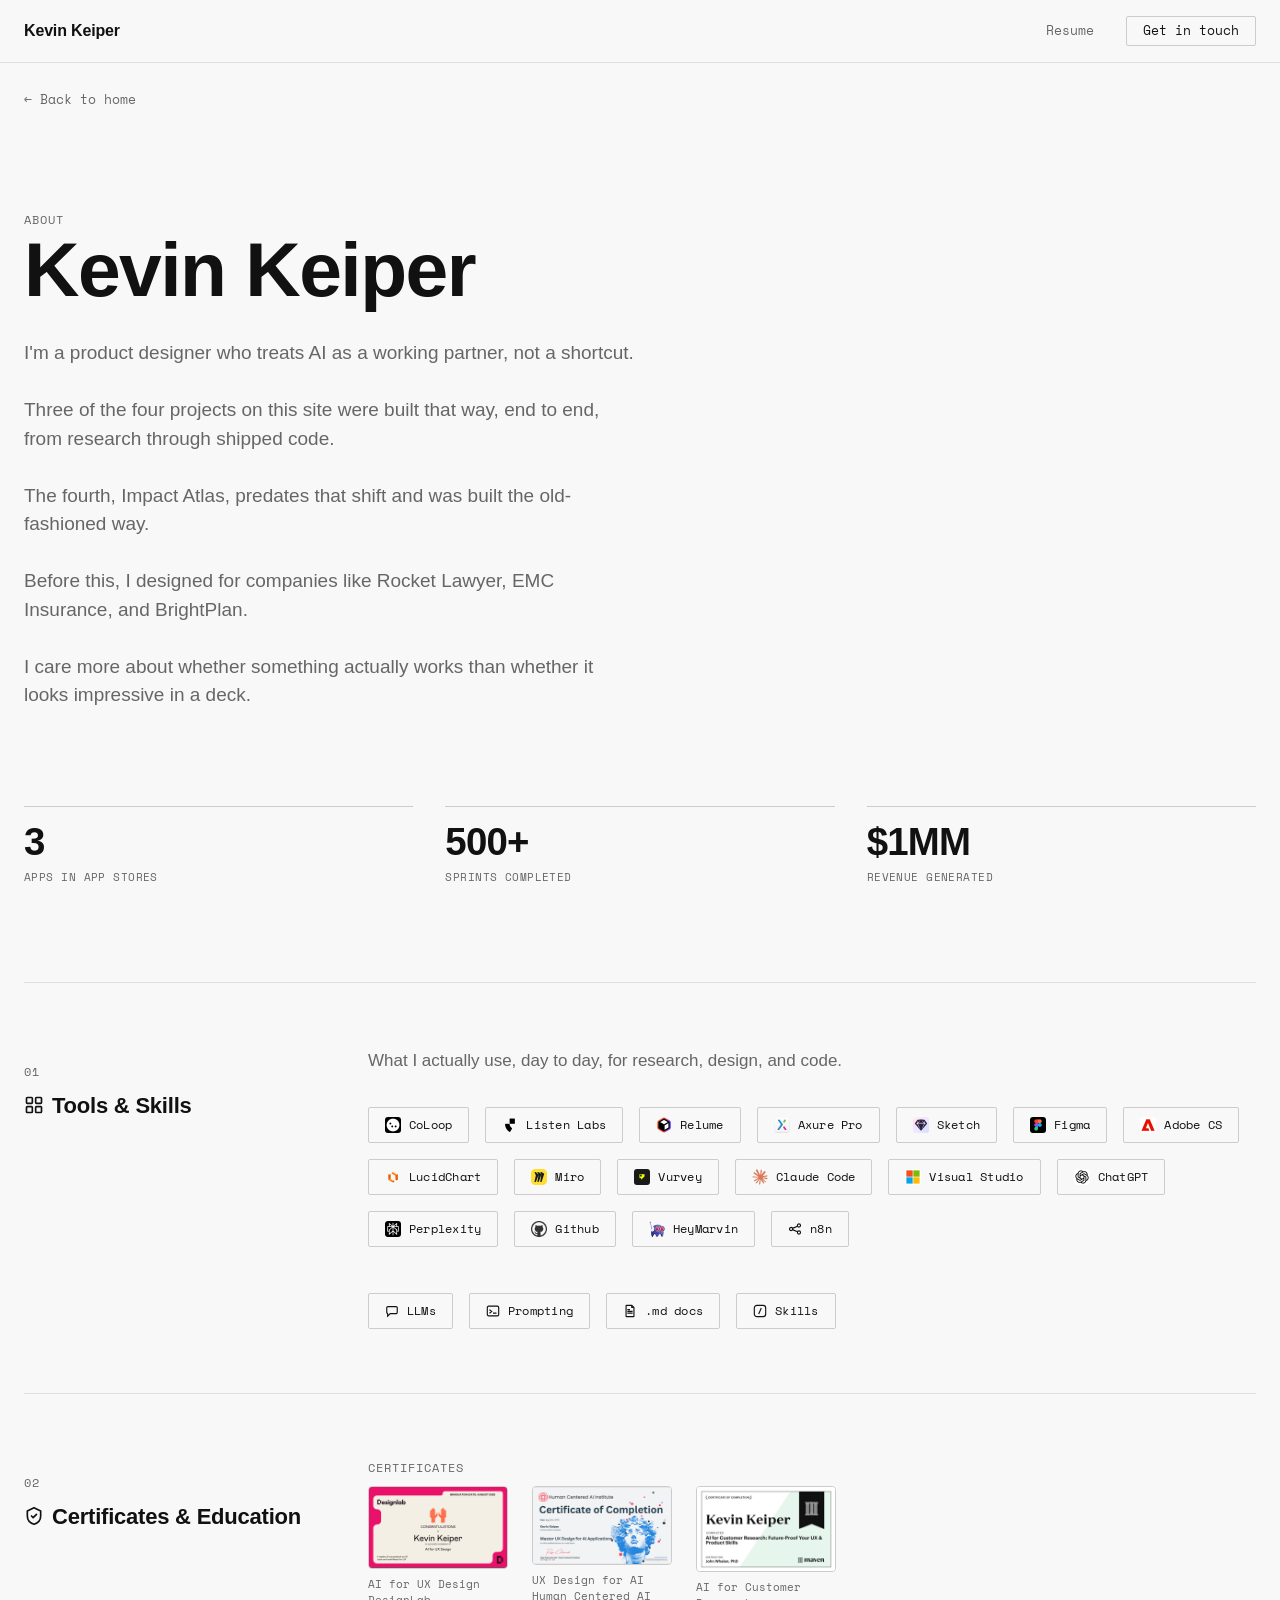
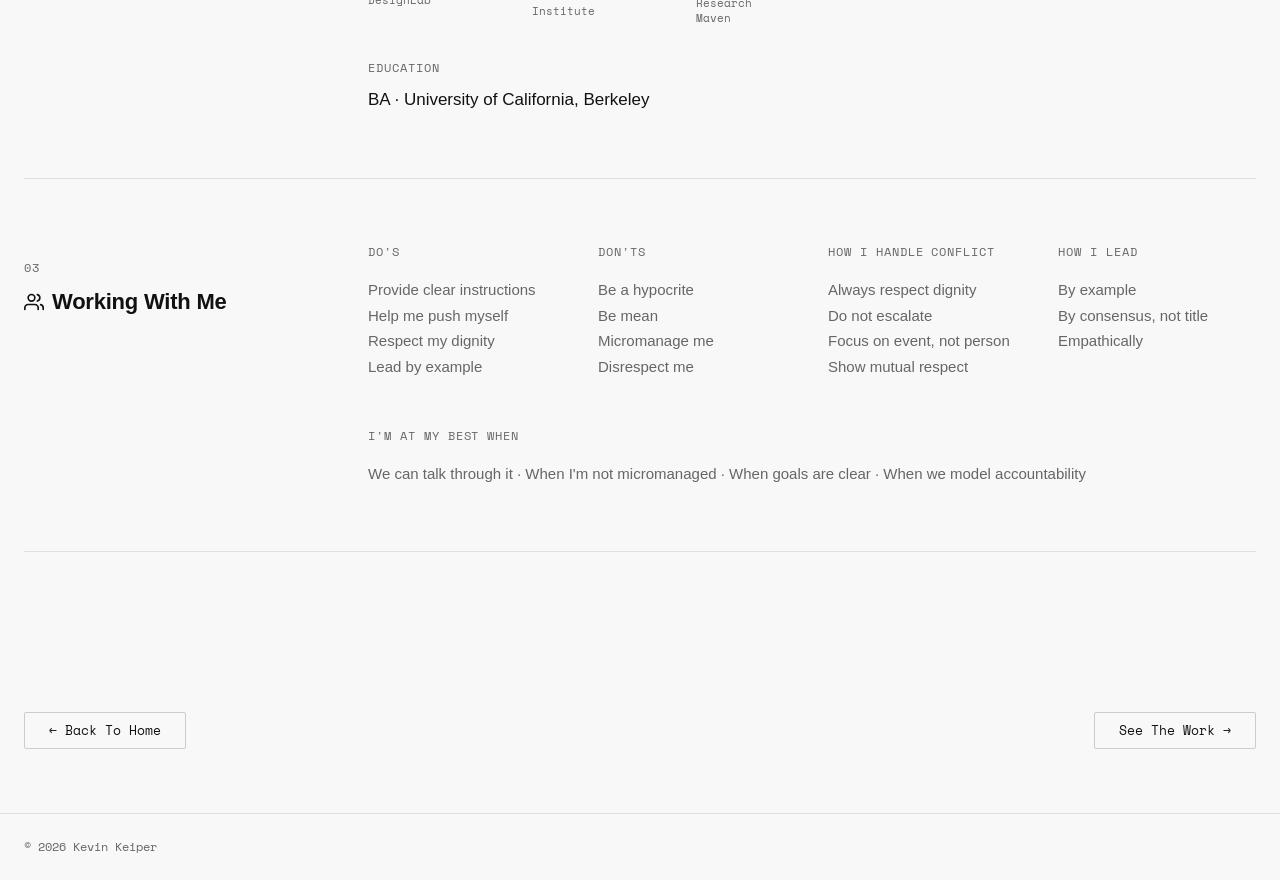
==== work/about/index.html @ b1c42902 "Fix 'back to work' feeling like an afterthought on case study pages Kevin's diagnosis: the site head" ====
<!DOCTYPE html>
<html lang="en">
<head>
<meta charset="UTF-8">
<meta name="viewport" content="width=device-width, initial-scale=1.0">
<title>About, Kevin Keiper</title>
<meta name="description" content="Product designer working with AI as a genuine collaborator: tools, credentials, and how I work with a team.">
<link rel="preconnect" href="https://api.fontshare.com">
<link href="https://api.fontshare.com/v2/css?f[]=general-sans@400,500,600,700&display=swap" rel="stylesheet">
<link href="https://fonts.googleapis.com/css2?family=Space+Mono:wght@400;700&display=swap" rel="stylesheet">
<link rel="stylesheet" href="../../css/styles.css">
</head>
<body>

<header class="site-header">
  <div class="wrap site-header__inner">
    <a href="../../index.html" class="site-header__name">Kevin Keiper</a>
    <div class="site-header__nav">
      <a href="../../assets/resume/Kevin-Keiper-Resume.pdf" class="site-header__link" target="_blank" rel="noopener">Resume</a>
      <a href="../../index.html#contact" class="site-header__cta">Get in touch</a>
    </div>
  </div>
</header>

<main>

  <div class="wrap" style="padding-top: var(--sp-4);">
    <a href="../../index.html" class="back-link">&larr; Back to home</a>
  </div>

  <section class="detail-hero">
    <div class="wrap">

      <div class="detail-hero-row">
        <div class="detail-hero-text">
          <span class="section-label detail-hero__eyebrow">About</span>
          <h1 class="detail-hero__title">Kevin Keiper</h1>
          <p class="detail-hero__desc">I'm a product designer who treats AI as a working partner, not a shortcut.<br><br>Three of the four projects on this site were built that way, end to end, from research through shipped code.<br><br>The fourth, Impact Atlas, predates that shift and was built the old-fashioned way.<br><br>Before this, I designed for companies like Rocket Lawyer, EMC Insurance, and BrightPlan.<br><br>I care more about whether something actually works than whether it looks impressive in a deck.</p>
        </div>
      </div>

      <div class="stat-grid">
        <div class="stat-tile">
          <div class="stat-tile__number">3</div>
          <div class="stat-tile__label">Apps in app stores</div>
        </div>
        <div class="stat-tile">
          <div class="stat-tile__number">500+</div>
          <div class="stat-tile__label">Sprints completed</div>
        </div>
        <div class="stat-tile">
          <div class="stat-tile__number">$1MM</div>
          <div class="stat-tile__label">Revenue generated</div>
        </div>
      </div>

    </div>
  </section>

  <div class="rail-wrap wrap">

    <section class="rail-row">
      <aside class="rail-item">
        <span class="section-label rail-item__index">01</span>
        <h2 class="detail-section__title"><svg class="rail-item__icon" viewBox="0 0 24 24" fill="none" stroke-width="2" stroke-linecap="round" stroke-linejoin="round"><rect x="3" y="3" width="7" height="7" rx="1"/><rect x="14" y="3" width="7" height="7" rx="1"/><rect x="3" y="14" width="7" height="7" rx="1"/><rect x="14" y="14" width="7" height="7" rx="1"/></svg>Tools & Skills</h2>
      </aside>
      <div class="rail-content">
        <div class="detail-section__body">
          <p>What I actually use, day to day, for research, design, and code.</p>
        </div>
        <ul class="tool-row" style="margin-top: var(--sp-5);">
          <li class="tool-badge"><img src="../../assets/tool-logos/favicon-coloop.png" alt="">CoLoop</li>
          <li class="tool-badge"><img src="../../assets/tool-logos/favicon-listenlabs.png" alt="">Listen Labs</li>
          <li class="tool-badge"><img src="../../assets/tool-logos/favicon-relume.png" alt="">Relume</li>
          <li class="tool-badge"><img src="../../assets/tool-logos/favicon-axurepro.png" alt="">Axure Pro</li>
          <li class="tool-badge"><img src="../../assets/tool-logos/favicon-sketch.png" alt="">Sketch</li>
          <li class="tool-badge"><img src="../../assets/tool-logos/favicon-figma.png" alt="">Figma</li>
          <li class="tool-badge"><img src="../../assets/tool-logos/favicon-adobecs.png" alt="">Adobe CS</li>
          <li class="tool-badge"><img src="../../assets/tool-logos/favicon-lucidchart.png" alt="">LucidChart</li>
          <li class="tool-badge"><img src="../../assets/tool-logos/favicon-miro.png" alt="">Miro</li>
          <li class="tool-badge"><img src="../../assets/tool-logos/favicon-vurvey.png" alt="">Vurvey</li>
          <li class="tool-badge"><img src="../../assets/tool-logos/favicon-claudecode.png" alt="">Claude Code</li>
          <li class="tool-badge"><img src="../../assets/tool-logos/favicon-visualstudio.png" alt="">Visual Studio</li>
          <li class="tool-badge"><img src="../../assets/tool-logos/favicon-chatgpt.png" alt="">ChatGPT</li>
          <li class="tool-badge"><img src="../../assets/tool-logos/favicon-perplexity.png" alt="">Perplexity</li>
          <li class="tool-badge"><img src="../../assets/tool-logos/favicon-github-circle.png" alt="">Github</li>
          <li class="tool-badge"><img src="../../assets/tool-logos/favicon-heymarvin.png" alt="">HeyMarvin</li>
          <li class="tool-badge">
            <svg viewBox="0 0 16 16" fill="none" stroke-width="1.3"><circle cx="3.5" cy="8" r="1.8"/><circle cx="12.5" cy="4" r="1.8"/><circle cx="12.5" cy="12" r="1.8"/><path d="M5.1 7.3 10.9 4.8M5.1 8.7 10.9 11.2"/></svg>
            n8n
          </li>
          <li style="flex-basis: 100%; height: 0; margin-top: 14px;" aria-hidden="true"></li>
          <li class="tool-badge">
            <svg viewBox="0 0 16 16" fill="none" stroke-width="1.3"><path d="M2 4.5a1.5 1.5 0 0 1 1.5-1.5h9A1.5 1.5 0 0 1 14 4.5v5A1.5 1.5 0 0 1 12.5 11H6l-3 3v-3H3.5A1.5 1.5 0 0 1 2 9.5v-5Z"/></svg>
            LLMs
          </li>
          <li class="tool-badge">
            <svg viewBox="0 0 16 16" fill="none" stroke-width="1.3"><rect x="1.5" y="2.5" width="13" height="11" rx="1.5"/><path d="M4 6.5 6.5 8.5 4 10.5M8 10.5h4"/></svg>
            Prompting
          </li>
          <li class="tool-badge">
            <svg viewBox="0 0 16 16" fill="none" stroke-width="1.3"><path d="M4 1.5h6l2.5 2.5v10a.5.5 0 0 1-.5.5h-8a.5.5 0 0 1-.5-.5v-12a.5.5 0 0 1 .5-.5Z"/><path d="M10 1.5v2.5h2.5"/><path d="M5 8.5h6M5 10.5h6M5 6.5h3"/></svg>
            .md docs
          </li>
          <li class="tool-badge">
            <svg viewBox="0 0 16 16" fill="none" stroke-width="1.3"><rect x="1.5" y="1.5" width="13" height="13" rx="3"/><path d="M9.5 4.5 6.5 11.5"/></svg>
            Skills
          </li>
        </ul>
      </div>
    </section>

    <section class="rail-row">
      <aside class="rail-item">
        <span class="section-label rail-item__index">02</span>
        <h2 class="detail-section__title"><svg class="rail-item__icon" viewBox="0 0 24 24" fill="none" stroke-width="2" stroke-linecap="round" stroke-linejoin="round"><path d="M12 2 4 6v6c0 5 3.5 8.5 8 10 4.5-1.5 8-5 8-10V6z"/><path d="m9 12 2 2 4-4"/></svg>Certificates &amp; Education</h2>
      </aside>
      <div class="rail-content">
        <div class="detail-section__body">
          <div style="margin-bottom: var(--sp-5);">
            <span class="section-label" style="display:block; margin-bottom: var(--sp-2);">Certificates</span>
            <ul class="cert-row">
              <li class="cert-badge">
                <a href="../../assets/certificates/AI for UX Design Certificate of Completion - Kevin Keiper.pdf" target="_blank" rel="noopener">
                  <img src="../../assets/certificates/thumb-ai-ux-design.png" alt="AI for UX Design certificate, DesignLab">
                  <span>AI for UX Design<br>DesignLab</span>
                </a>
              </li>
              <li class="cert-badge">
                <a href="../../assets/certificates/HCAI Cert - Kevin.pdf" target="_blank" rel="noopener">
                  <img src="../../assets/certificates/thumb-hcai.png" alt="Master UX Design for AI Applications certificate, Human Centered AI Institute">
                  <span>UX Design for AI<br>Human Centered AI Institute</span>
                </a>
              </li>
              <li class="cert-badge">
                <a href="../../assets/certificates/AI-for-Customer-Research_-Future-Proof-Your-UX-&-Product-Skills-Certificate (1) 1.png" target="_blank" rel="noopener">
                  <img src="../../assets/certificates/thumb-ai-customer-research.png" alt="AI for Customer Research certificate, Maven">
                  <span>AI for Customer Research<br>Maven</span>
                </a>
              </li>
            </ul>
          </div>
          <div>
            <span class="section-label" style="display:block; margin-bottom: var(--sp-2);">Education</span>
            <p style="color: var(--ink);">BA · University of California, Berkeley</p>
          </div>
        </div>
      </div>
    </section>

    <section class="rail-row">
      <aside class="rail-item">
        <span class="section-label rail-item__index">03</span>
        <h2 class="detail-section__title"><svg class="rail-item__icon" viewBox="0 0 24 24" fill="none" stroke-width="2" stroke-linecap="round" stroke-linejoin="round"><path d="M17 21v-2a4 4 0 0 0-4-4H5a4 4 0 0 0-4 4v2"/><circle cx="9" cy="7" r="4"/><path d="M23 21v-2a4 4 0 0 0-3-3.87"/><path d="M16 3.13a4 4 0 0 1 0 7.75"/></svg>Working With Me</h2>
      </aside>
      <div class="rail-content">
        <div class="detail-gallery detail-gallery--4up" style="align-items: start; margin-top: 0;">
          <div>
            <span class="section-label" style="display:block; margin-bottom: var(--sp-3);">Do's</span>
            <p style="color: var(--muted); font-size: 0.9375rem; line-height: 1.7;">Provide clear instructions<br>Help me push myself<br>Respect my dignity<br>Lead by example</p>
          </div>
          <div>
            <span class="section-label" style="display:block; margin-bottom: var(--sp-3);">Don'ts</span>
            <p style="color: var(--muted); font-size: 0.9375rem; line-height: 1.7;">Be a hypocrite<br>Be mean<br>Micromanage me<br>Disrespect me</p>
          </div>
          <div>
            <span class="section-label" style="display:block; margin-bottom: var(--sp-3);">How I handle conflict</span>
            <p style="color: var(--muted); font-size: 0.9375rem; line-height: 1.7;">Always respect dignity<br>Do not escalate<br>Focus on event, not person<br>Show mutual respect</p>
          </div>
          <div>
            <span class="section-label" style="display:block; margin-bottom: var(--sp-3);">How I Lead</span>
            <p style="color: var(--muted); font-size: 0.9375rem; line-height: 1.7;">By example<br>By consensus, not title<br>Empathically</p>
          </div>
        </div>

        <div style="margin-top: var(--sp-6);">
          <span class="section-label" style="display:block; margin-bottom: var(--sp-3);">I'm At My Best When</span>
          <p style="color: var(--muted); font-size: 0.9375rem; line-height: 1.7;">We can talk through it &middot; When I'm not micromanaged &middot; When goals are clear &middot; When we model accountability</p>
        </div>
      </div>
    </section>

  </div>

  <nav class="detail-nav wrap">
    <a href="../../index.html">&larr; Back To Home</a>
    <a href="../../index.html#work">See The Work &rarr;</a>
  </nav>

</main>

<footer class="site-footer">
  <div class="wrap">
    <p>&copy; 2026 Kevin Keiper</p>
  </div>
</footer>

<script src="../../js/main.js"></script>
</body>
</html>
---- css/styles.css ----
/* ==========================================================================
   kevinkeiper.com 4.0 — tokens from design-system.md
   ========================================================================== */
:root {
  --ink: #111111;
  --paper: #F8F8F8;
  --muted: #666666;
  --line: #E0E0E0;
  --line-strong: #CCCCCC;

  --font-sans: 'General Sans', -apple-system, BlinkMacSystemFont, sans-serif;
  --font-mono: 'Space Mono', 'SF Mono', monospace;

  --sp-1: 4px;
  --sp-2: 8px;
  --sp-3: 16px;
  --sp-4: 24px;
  --sp-5: 32px;
  --sp-6: 48px;
  --sp-7: 64px;
  --sp-8: 96px;
  --sp-9: 144px;

  --radius: 4px;
  --radius-sm: 2px;
  --shadow-hover: 0 4px 16px rgba(0, 0, 0, 0.08);

  /* Shared text/gallery measure on detail pages, so paragraph and
     gallery block edges align */
  --content-measure: 46rem;

  /* Short "tick" divider width — used everywhere except header/footer,
     which keep full-width hairlines */
  --divider-w: 64px;
}

*, *::before, *::after { box-sizing: border-box; }
html { -webkit-text-size-adjust: 100%; }
body {
  margin: 0;
  background: var(--paper);
  color: var(--ink);
  font-family: var(--font-sans);
  font-size: 16px;
  line-height: 1.5;
  -webkit-font-smoothing: antialiased;
}
img { max-width: 100%; height: auto; display: block; }
a { color: inherit; text-decoration: none; }
ul { list-style: none; margin: 0; padding: 0; }
h1, h2, h3, p, figure { margin: 0; }
h1, h2, h3 { text-wrap: balance; }
p { text-wrap: pretty; }
button, input, textarea { font-family: inherit; font-size: inherit; }

.wrap {
  max-width: 1400px;
  margin-inline: auto;
  padding-inline: var(--sp-4);
}

.section-label {
  font-family: var(--font-mono);
  font-size: 12px;
  letter-spacing: 0.08em;
  text-transform: uppercase;
  color: var(--muted);
}

/* ==========================================================================
   Header
   ========================================================================== */
.site-header {
  border-bottom: 1px solid var(--line);
  position: sticky;
  top: 0;
  background: var(--paper);
  z-index: 10;
}
.site-header__inner {
  display: flex;
  justify-content: space-between;
  align-items: center;
  padding-block: var(--sp-3);
}
.site-header__name {
  font-weight: 700;
  letter-spacing: -0.01em;
}
.site-header__nav {
  display: flex;
  align-items: center;
  gap: var(--sp-5);
}
.site-header__link {
  font-family: var(--font-mono);
  font-size: 13px;
  color: var(--muted);
  transition: color 0.15s ease;
}
.site-header__link:hover {
  color: var(--ink);
}
.site-header__cta {
  font-family: var(--font-mono);
  font-size: 13px;
  border: 1px solid var(--line-strong);
  border-radius: var(--radius-sm);
  padding: var(--sp-1) var(--sp-3);
  transition: border-color 0.15s ease, background 0.15s ease;
}
.site-header__cta:hover {
  border-color: var(--ink);
  background: var(--ink);
  color: var(--paper);
}

/* ==========================================================================
   Hero — oversized, marquee eyebrow, huge type
   ========================================================================== */
.hero {
  padding-top: var(--sp-8);
}
.hero > .wrap {
  position: relative;
  padding-bottom: var(--sp-8);
}
.hero > .wrap::after {
  content: '';
  position: absolute;
  bottom: 0;
  left: var(--sp-4);
  right: var(--sp-4);
  height: 0;
  border-top: 1px solid var(--line);
}
.hero__marquee {
  overflow: hidden;
  border-top: 1px solid var(--line);
  border-bottom: 1px solid var(--line);
  padding-block: var(--sp-3);
  margin-bottom: var(--sp-8);
}
.hero__marquee-track {
  display: flex;
  width: max-content;
  animation: marquee 28s linear infinite;
}
.hero__marquee-track span {
  font-family: var(--font-mono);
  font-size: 13px;
  letter-spacing: 0.08em;
  text-transform: uppercase;
  color: var(--muted);
  padding-inline: var(--sp-4);
  white-space: nowrap;
}
.hero__marquee-track span::after {
  content: '/';
  margin-left: var(--sp-4);
  color: var(--line-strong);
}
@keyframes marquee {
  from { transform: translateX(0); }
  to { transform: translateX(-50%); }
}
@media (prefers-reduced-motion: reduce) {
  .hero__marquee-track { animation: none; }
}

.hero__headline {
  font-size: clamp(3rem, 9vw, 8rem);
  font-weight: 700;
  letter-spacing: -0.03em;
  line-height: 0.95;
  margin-bottom: var(--sp-6);
  max-width: 20ch;
}
.hero__headline em {
  font-style: normal;
  color: var(--muted);
}
.hero__meta {
  display: flex;
  gap: var(--sp-9);
  flex-wrap: wrap;
  border-top: 1px solid var(--line);
  padding-top: var(--sp-5);
}
.hero__meta-item {
  max-width: 43ch;
}
.hero__meta-item .section-label {
  display: block;
  margin-bottom: var(--sp-2);
}
.hero__meta-item p {
  font-size: 1.0625rem;
  color: var(--muted);
}

/* ==========================================================================
   Case studies — full-width alternating rows, numbered, asymmetric
   ========================================================================== */
.case-studies {
  padding-block: calc(var(--sp-8) - 40px) var(--sp-8);
  scroll-margin-top: 57px;
}
.case-studies > .wrap > .section-label {
  display: block;
  margin-bottom: var(--sp-6);
}

.case-row {
  display: grid;
  grid-template-columns: 0.9fr 1.1fr;
  gap: var(--sp-7);
  align-items: center;
  padding-block: var(--sp-8);
  border-top: 1px solid var(--line);
  opacity: 0;
  transform: translateY(32px);
  transition: opacity 0.7s cubic-bezier(0.16,1,0.3,1), transform 0.7s cubic-bezier(0.16,1,0.3,1);
}
.case-row.is-visible { opacity: 1; transform: translateY(0); }
.case-row:first-of-type { border-top: none; }
.case-row:last-child { border-bottom: 1px solid var(--line); }
.case-row--reverse { grid-template-columns: 1.1fr 0.9fr; }
.case-row--reverse .case-row__media { order: 2; }
.case-row--reverse .case-row__body { order: 1; }

.case-row__index {
  font-family: var(--font-mono);
  font-size: 13px;
  color: var(--line-strong);
  display: block;
  margin-bottom: var(--sp-3);
}

.case-row__media {
  display: block;
  border-radius: var(--radius);
  overflow: hidden;
  border: 1px solid var(--line-strong);
  background: #F6F6F6;
  transition: box-shadow 0.25s ease, transform 0.25s ease;
}
.case-row__media:hover {
  box-shadow: var(--shadow-hover);
}
.case-row__media img {
  width: 100%;
  height: auto;
  transition: transform 0.5s cubic-bezier(0.16,1,0.3,1);
}
.case-row__media:hover img {
  transform: scale(1.03);
}

.case-row__title {
  font-size: clamp(1.75rem, 3.5vw, 3rem);
  font-weight: 700;
  letter-spacing: -0.02em;
  line-height: 1.05;
  margin-bottom: var(--sp-4);
}
.case-row__desc {
  color: var(--muted);
  font-size: 1.125rem;
  line-height: 1.6;
  max-width: 48ch;
  margin-bottom: var(--sp-5);
}

/* Doc quote — a real excerpt from one of the project's own .md files */
.doc-quote {
  max-width: var(--content-measure);
  margin-top: var(--sp-5);
  border-left: 2px solid var(--line-strong);
  padding-left: var(--sp-4);
}
.doc-quote__file {
  display: block;
  font-family: var(--font-mono);
  font-size: 12px;
  color: var(--muted);
  margin-bottom: var(--sp-2);
}
.doc-quote__text {
  font-family: var(--font-mono);
  font-size: 0.9375rem;
  line-height: 1.6;
  color: var(--ink);
}

/* Example exchange — real prompt/outcome pairs, used sparingly */
.exchange-grid {
  display: grid;
  grid-template-columns: repeat(2, 1fr);
  gap: var(--sp-5);
  margin-top: var(--sp-6);
  max-width: var(--content-measure);
}
.exchange {
  border: 1px solid var(--line);
  border-radius: var(--radius);
  padding: var(--sp-4);
}
.exchange__prompt {
  font-family: var(--font-mono);
  font-size: 0.875rem;
  line-height: 1.6;
  color: var(--ink);
  padding-left: var(--sp-3);
  border-left: 2px solid var(--line-strong);
  margin-bottom: var(--sp-3);
}
.exchange__prompt::before {
  content: '"';
}
.exchange__prompt::after {
  content: '"';
}
.exchange__result {
  font-size: 0.9375rem;
  color: var(--muted);
  line-height: 1.55;
}
.exchange__result strong {
  color: var(--ink);
  font-weight: 600;
}
@media (max-width: 767px) {
  .exchange-grid { grid-template-columns: 1fr; }
}

.tag-row {
  display: flex;
  flex-wrap: wrap;
  gap: var(--sp-2);
}
.tag {
  font-family: var(--font-mono);
  font-size: 11px;
  letter-spacing: 0.03em;
  text-transform: uppercase;
  color: var(--ink);
  border: 1px solid var(--line-strong);
  border-radius: var(--radius-sm);
  padding: var(--sp-1) var(--sp-2);
}

/* ==========================================================================
   Contact — one bold statement
   ========================================================================== */
.contact {
  padding-block: var(--sp-8);
}
.contact__grid {
  display: grid;
  grid-template-columns: 1.2fr 1fr;
  gap: var(--sp-7);
  align-items: start;
}
.contact__headline {
  font-size: clamp(2rem, 5vw, 4rem);
  font-weight: 700;
  letter-spacing: -0.02em;
  line-height: 1.05;
  max-width: 16ch;
}

.contact-form {
  max-width: 480px;
}
.field { margin-bottom: var(--sp-4); }
.field label {
  display: block;
  font-family: var(--font-mono);
  font-size: 12px;
  letter-spacing: 0.04em;
  text-transform: uppercase;
  color: var(--muted);
  margin-bottom: var(--sp-2);
}
.field input,
.field textarea {
  width: 100%;
  border: 1px solid var(--line-strong);
  border-radius: var(--radius-sm);
  padding: var(--sp-2) var(--sp-3);
  color: var(--ink);
  background: var(--paper);
  transition: border-color 0.15s ease;
}
.field input:focus,
.field textarea:focus {
  outline: none;
  border-color: var(--ink);
}
.field textarea { resize: vertical; }

.btn {
  font-family: var(--font-mono);
  font-size: 13px;
  letter-spacing: 0.04em;
  text-transform: uppercase;
  background: var(--ink);
  color: var(--paper);
  border: 1px solid var(--ink);
  border-radius: var(--radius-sm);
  padding: var(--sp-3) var(--sp-5);
  cursor: pointer;
  transition: opacity 0.15s ease;
}
.btn:hover { opacity: 0.8; }

.form-status {
  font-family: var(--font-mono);
  font-size: 13px;
  color: var(--muted);
  margin-top: var(--sp-3);
  min-height: 1.2em;
}

/* ==========================================================================
   Footer
   ========================================================================== */
.site-footer {
  border-top: 1px solid var(--line);
  padding-block: var(--sp-4);
}
.site-footer p {
  font-family: var(--font-mono);
  font-size: 12px;
  color: var(--muted);
}

/* ==========================================================================
   Case study detail pages
   ========================================================================== */
.back-link {
  font-family: var(--font-mono);
  font-size: 13px;
  color: var(--muted);
  display: inline-flex;
  align-items: center;
  gap: var(--sp-2);
  transition: color 0.15s ease;
}
.back-link:hover { color: var(--ink); }

.detail-hero {
  padding-block: var(--sp-8) var(--sp-6);
}
.detail-hero__eyebrow {
  margin-bottom: var(--sp-3);
}
.detail-hero__title {
  font-size: clamp(2.5rem, 6vw, 5rem);
  font-weight: 700;
  letter-spacing: -0.02em;
  line-height: 1;
  margin-bottom: var(--sp-5);
  max-width: 20ch;
}
.detail-hero__desc {
  font-size: 1.1875rem;
  color: var(--muted);
  max-width: 60ch;
  margin-bottom: var(--sp-6);
}
.detail-hero__meta {
  display: flex;
  flex-wrap: wrap;
  gap: var(--sp-7);
  border-top: 1px solid var(--line);
  padding-top: var(--sp-5);
}
.detail-hero__meta-item .section-label {
  display: block;
  margin-bottom: var(--sp-2);
}
.detail-hero__meta-item p {
  font-size: 1rem;
}
.detail-hero__meta-item p.is-placeholder {
  color: var(--line-strong);
  font-style: italic;
}

.detail-hero-row {
  display: grid;
  grid-template-columns: 1.1fr 1fr;
  gap: var(--sp-7);
  align-items: start;
  margin-bottom: var(--sp-6);
}

.detail-lead-image {
  display: block;
  border: 1px solid var(--line);
  border-radius: var(--radius);
  overflow: hidden;
  background: #F6F6F6;
}
.detail-lead-image img {
  width: 100%;
  height: auto;
}
.detail-lead-image--crop {
  background: #fff;
}
.detail-lead-image--crop img {
  height: 405px;
  object-position: left 5px;
  object-fit: cover;
}

@media (max-width: 900px) {
  .detail-hero-row { grid-template-columns: 1fr; }
}

.detail-section {
  padding-block: var(--sp-8);
  border-bottom: 1px solid var(--line);
  opacity: 0;
  transform: translateY(24px);
  transition: opacity 0.7s cubic-bezier(0.16,1,0.3,1), transform 0.7s cubic-bezier(0.16,1,0.3,1);
}
.detail-section.is-visible { opacity: 1; transform: translateY(0); }
.detail-section:last-of-type { border-bottom: none; }

.detail-section__title {
  font-size: clamp(1.5rem, 3vw, 2.25rem);
  font-weight: 700;
  letter-spacing: -0.01em;
  max-width: 24ch;
  margin-bottom: var(--sp-5);
}
.detail-section__row {
  display: grid;
  grid-template-columns: 1fr 1fr;
  gap: var(--sp-8);
  align-items: start;
}
@media (max-width: 767px) {
  .detail-section__row { grid-template-columns: 1fr; }
}

/* Centered feature — for the rare centerpiece artifact that earns
   more visual weight than the standard left/right row. Use sparingly. */
.detail-section--centered .wrap {
  text-align: center;
}
.detail-section--centered .detail-section__title {
  max-width: none;
  margin-inline: auto;
}
.detail-section--centered .detail-section__body {
  max-width: var(--content-measure);
  margin-inline: auto;
}
.detail-section--centered .detail-lead-image,
.detail-section--centered .detail-section__feature {
  margin-top: var(--sp-6);
  text-align: left;
}

.detail-section__body {
  font-size: 1.0625rem;
  color: var(--muted);
  line-height: 1.65;
  max-width: var(--content-measure);
}
.detail-section__body p + p { margin-top: var(--sp-4); }
.detail-section__body p.is-placeholder {
  color: var(--line-strong);
  font-style: italic;
}

.detail-gallery {
  display: grid;
  grid-template-columns: repeat(2, 1fr);
  align-items: start;
  gap: var(--sp-5);
  margin-top: var(--sp-6);
}
.detail-gallery--masonry {
  display: block;
  column-count: 2;
  column-gap: var(--sp-5);
}
.detail-gallery--masonry .detail-gallery__item {
  break-inside: avoid;
  margin-bottom: var(--sp-5);
}
.detail-gallery--4up {
  grid-template-columns: repeat(4, 1fr);
}
@media (max-width: 900px) {
  .detail-gallery--masonry { column-count: 1; }
  .detail-gallery--4up { grid-template-columns: repeat(2, 1fr); }
}
@media (max-width: 560px) {
  .detail-gallery--4up { grid-template-columns: 1fr; }
}

/* Single supporting image beside a paragraph (Problem/Hypothesis-style):
   width matches the paragraph's own measure, not the leftover column
   space — bigger images don't get to just fill whatever room is left. */
.detail-section__row .detail-lead-image,
.rail-content > div > .detail-lead-image {
  max-width: var(--content-measure);
}

/* Multi-up galleries (2-col grid or masonry) inside a rail section must
   stay within the paragraph's own measure too — same reasoning as the
   single-image rule above. --4up is exempt: it intentionally runs wider
   than the text column. */
.rail-content .detail-gallery:not(.detail-gallery--4up) {
  max-width: var(--content-measure);
}

/* ==========================================================================
   Sticky rail layout — left rail (title/context) stays pinned while the
   right column's content for that section scrolls past. Each .rail-row
   pairs one rail-item with its own rail-content; the sticky item is
   scoped to its own row, so the next row's item takes over naturally
   once its row starts.
   ========================================================================== */
.rail-wrap {
  padding-block: var(--sp-6) var(--sp-8);
}
.rail-row {
  display: grid;
  grid-template-columns: 280px 1fr;
  gap: var(--sp-7);
  padding-block: var(--sp-7);
  border-top: 1px solid var(--line);
}
.rail-row:last-child {
  border-bottom: 1px solid var(--line);
}
.rail-item {
  align-self: start;
  position: sticky;
  top: 57px; /* site-header's rendered height, so the index number sits flush under it, not the title */
  padding-top: var(--sp-3);
}
.rail-item__index {
  display: block;
  margin-bottom: var(--sp-2);
}
.rail-item .detail-section__title {
  font-size: 1.375rem;
  max-width: none;
  margin-bottom: 0;
  display: flex;
  align-items: center;
  gap: var(--sp-2);
}
.rail-item__icon {
  width: 20px;
  height: 20px;
  flex-shrink: 0;
  stroke: var(--ink);
}
.rail-content .detail-section__body {
  max-width: var(--content-measure);
}
.rail-content .detail-gallery {
  margin-top: var(--sp-6);
}
@media (max-width: 900px) {
  .rail-row { grid-template-columns: 1fr; gap: var(--sp-4); }
  .rail-item { position: static; }
}

/* ==========================================================================
   Lightbox — click any gallery/lead image (not ones already wrapped in
   a link, e.g. a PDF link) to view it enlarged.
   ========================================================================== */
.detail-gallery__item img:not(a img),
.detail-lead-image img {
  cursor: zoom-in;
}
.lightbox-overlay {
  position: fixed;
  inset: 0;
  background: rgba(17, 17, 17, 0.92);
  display: flex;
  align-items: center;
  justify-content: center;
  padding: var(--sp-6);
  z-index: 100;
  opacity: 0;
  pointer-events: none;
  transition: opacity 0.2s ease;
}
.lightbox-overlay.is-open {
  opacity: 1;
  pointer-events: auto;
}
.lightbox-frame {
  display: flex;
  flex-direction: column;
  align-items: center;
  max-width: 90vw;
  max-height: 90vh;
}
.lightbox-overlay img {
  max-width: 90vw;
  max-height: 82vh;
  width: auto;
  height: auto;
  border-radius: var(--radius);
  box-shadow: 0 20px 60px rgba(0, 0, 0, 0.4);
  cursor: zoom-out;
}
.lightbox-caption {
  font-family: var(--font-mono);
  font-size: 13px;
  color: rgba(255, 255, 255, 0.75);
  text-align: center;
  max-width: 60ch;
  margin-top: var(--sp-4);
}
.lightbox-close {
  position: absolute;
  top: var(--sp-4);
  right: var(--sp-4);
  width: 40px;
  height: 40px;
  border-radius: 50%;
  border: 1px solid rgba(255, 255, 255, 0.3);
  background: rgba(255, 255, 255, 0.08);
  color: #fff;
  font-family: var(--font-mono);
  font-size: 18px;
  line-height: 1;
  cursor: pointer;
}
.lightbox-close:hover {
  background: rgba(255, 255, 255, 0.16);
}

.detail-gallery__item {
  border: 1px solid var(--line);
  border-radius: var(--radius);
  overflow: hidden;
  background: #F6F6F6;
}
.detail-gallery__item img { width: 100%; height: auto; }
.detail-gallery__item--plain {
  border: none;
  border-radius: 0;
  background: none;
}
.detail-gallery__caption {
  font-family: var(--font-mono);
  font-size: 12px;
  color: var(--muted);
  margin-top: var(--sp-3);
  padding-inline: var(--sp-3);
  padding-bottom: var(--sp-3);
}

/* Tool badges — mono label + monochrome glyph, no brand color */
.tool-row {
  display: flex;
  flex-wrap: wrap;
  gap: var(--sp-3);
}
.tool-badge {
  display: inline-flex;
  align-items: center;
  gap: var(--sp-2);
  font-family: var(--font-mono);
  font-size: 12px;
  letter-spacing: 0.02em;
  color: var(--ink);
  border: 1px solid var(--line-strong);
  border-radius: var(--radius-sm);
  padding: var(--sp-2) var(--sp-3);
}
.tool-badge svg {
  width: 14px;
  height: 14px;
  flex-shrink: 0;
  stroke: var(--ink);
}
.tool-badge img {
  width: 16px;
  height: 16px;
  flex-shrink: 0;
  border-radius: 3px;
  object-fit: contain;
}

/* Certificate thumbnails — clickable, open the full certificate file */
.cert-row {
  display: flex;
  flex-wrap: wrap;
  gap: var(--sp-4);
}
.cert-badge a {
  display: flex;
  flex-direction: column;
  gap: var(--sp-2);
  width: 140px;
}
.cert-badge img {
  width: 140px;
  height: auto;
  border: 1px solid var(--line-strong);
  border-radius: var(--radius);
  transition: box-shadow 0.15s ease, transform 0.15s ease;
}
.cert-badge a:hover img {
  box-shadow: var(--shadow-hover);
  transform: translateY(-2px);
}
.cert-badge span {
  font-family: var(--font-mono);
  font-size: 11px;
  line-height: 1.4;
  color: var(--muted);
}

/* Metrics */
.stat-grid {
  display: grid;
  grid-template-columns: repeat(auto-fit, minmax(140px, 1fr));
  gap: var(--sp-5);
  margin-top: var(--sp-6);
}
.stat-tile {
  border-top: 1px solid var(--line-strong);
  padding-top: var(--sp-3);
}
.stat-tile__number {
  font-size: clamp(1.75rem, 3vw, 2.5rem);
  font-weight: 700;
  letter-spacing: -0.02em;
  line-height: 1;
}
.stat-tile__label {
  font-family: var(--font-mono);
  font-size: 11px;
  text-transform: uppercase;
  letter-spacing: 0.04em;
  color: var(--muted);
  margin-top: var(--sp-2);
}

.detail-nav {
  padding-block: var(--sp-7);
  display: flex;
  justify-content: space-between;
  align-items: center;
  flex-wrap: wrap;
  gap: var(--sp-4);
}
.detail-nav a {
  font-family: var(--font-mono);
  font-size: 13px;
  border: 1px solid var(--line-strong);
  border-radius: var(--radius-sm);
  padding: var(--sp-2) var(--sp-4);
  transition: border-color 0.15s ease, background 0.15s ease;
}
.detail-nav a:hover {
  border-color: var(--ink);
  background: var(--ink);
  color: var(--paper);
}

/* ==========================================================================
   Mobile
   ========================================================================== */
@media (max-width: 900px) {
  .case-row,
  .case-row--reverse {
    grid-template-columns: 1fr;
  }
  .detail-gallery { grid-template-columns: 1fr; }
  .case-row--reverse .case-row__media,
  .case-row--reverse .case-row__body {
    order: initial;
  }
  .contact__grid { grid-template-columns: 1fr; }
}
@media (max-width: 767px) {
  .wrap { padding-inline: var(--sp-3); }
  .hero { padding-block: var(--sp-6) var(--sp-6); }
  .hero__meta { gap: var(--sp-5); }
  .hero > .wrap::after { left: var(--sp-3); right: var(--sp-3); }
}
@media (max-width: 600px) {
  .site-header__inner { flex-wrap: wrap; row-gap: var(--sp-2); }
  .site-header__nav { width: 100%; justify-content: flex-end; gap: var(--sp-4); }
}
@media (max-width: 420px) {
  .hero__headline { font-size: clamp(2.25rem, 11vw, 8rem); overflow-wrap: break-word; }
  .detail-hero__title { overflow-wrap: break-word; }
}
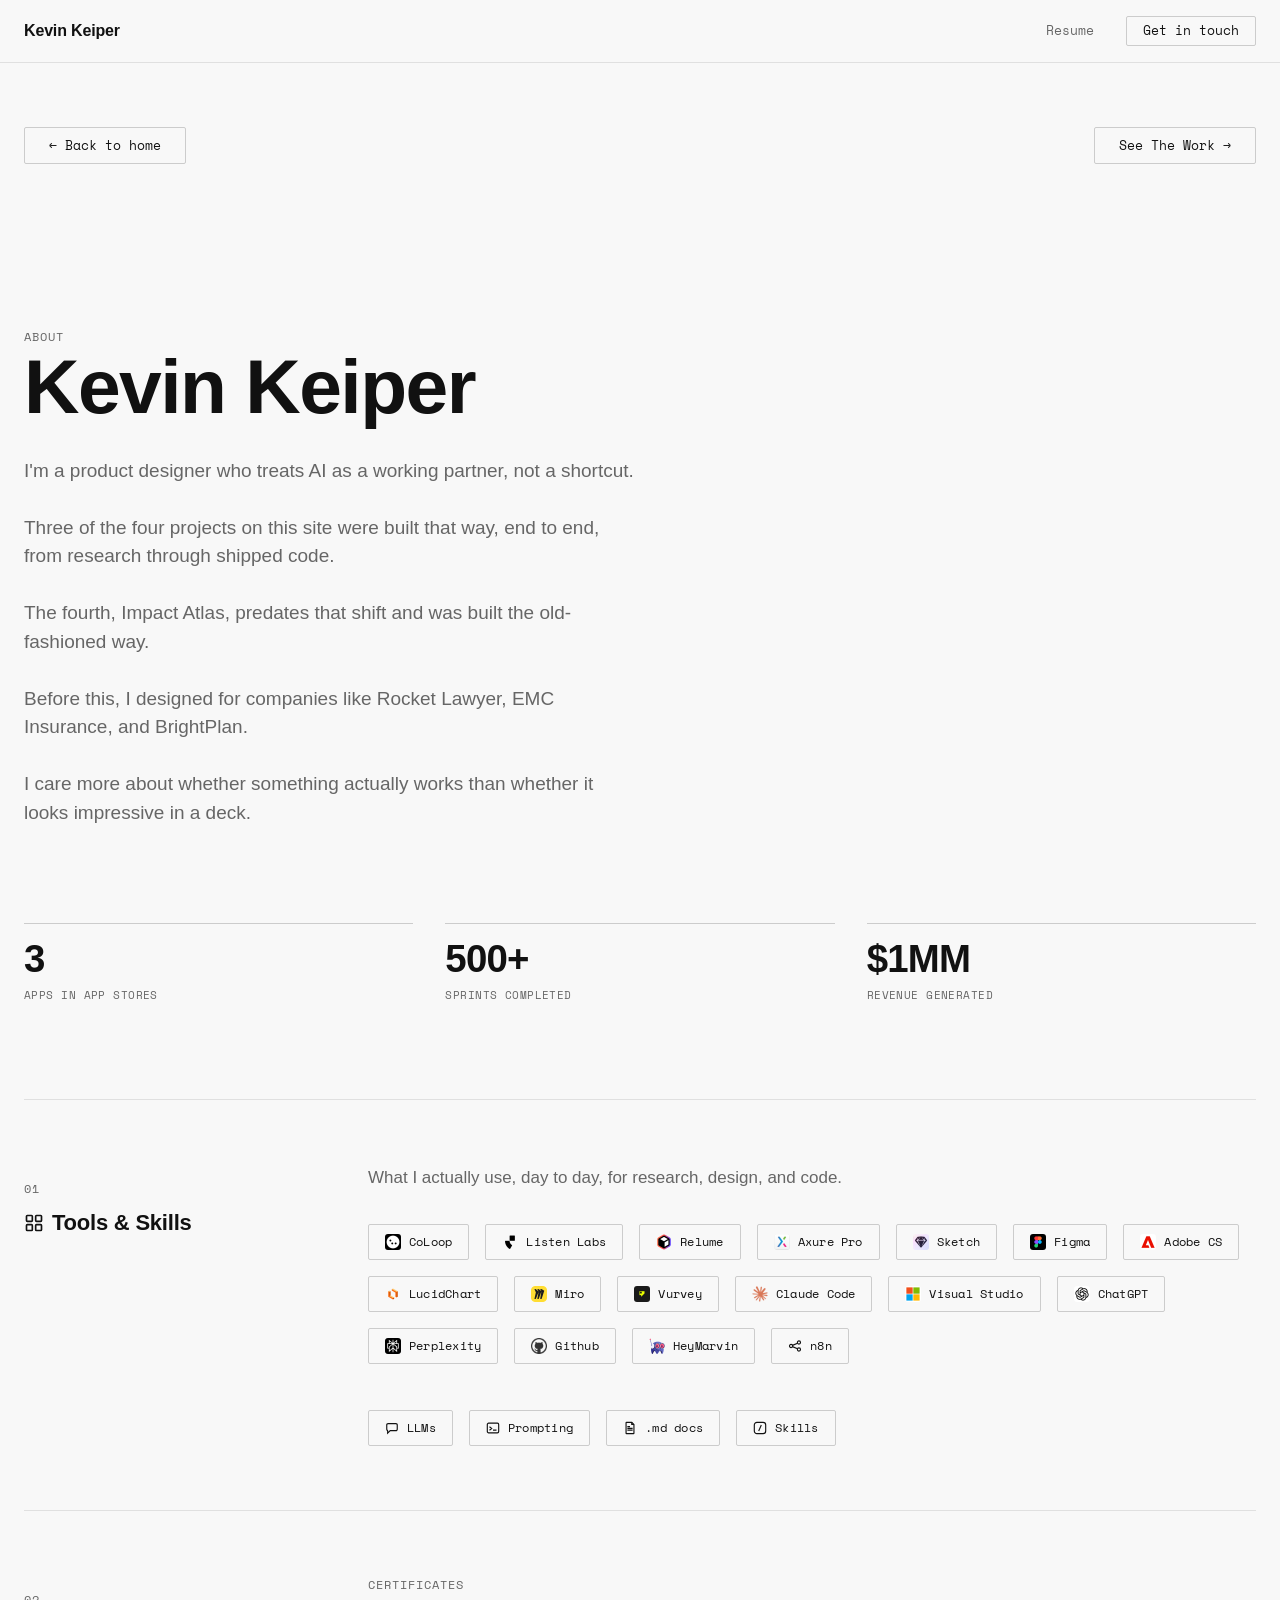
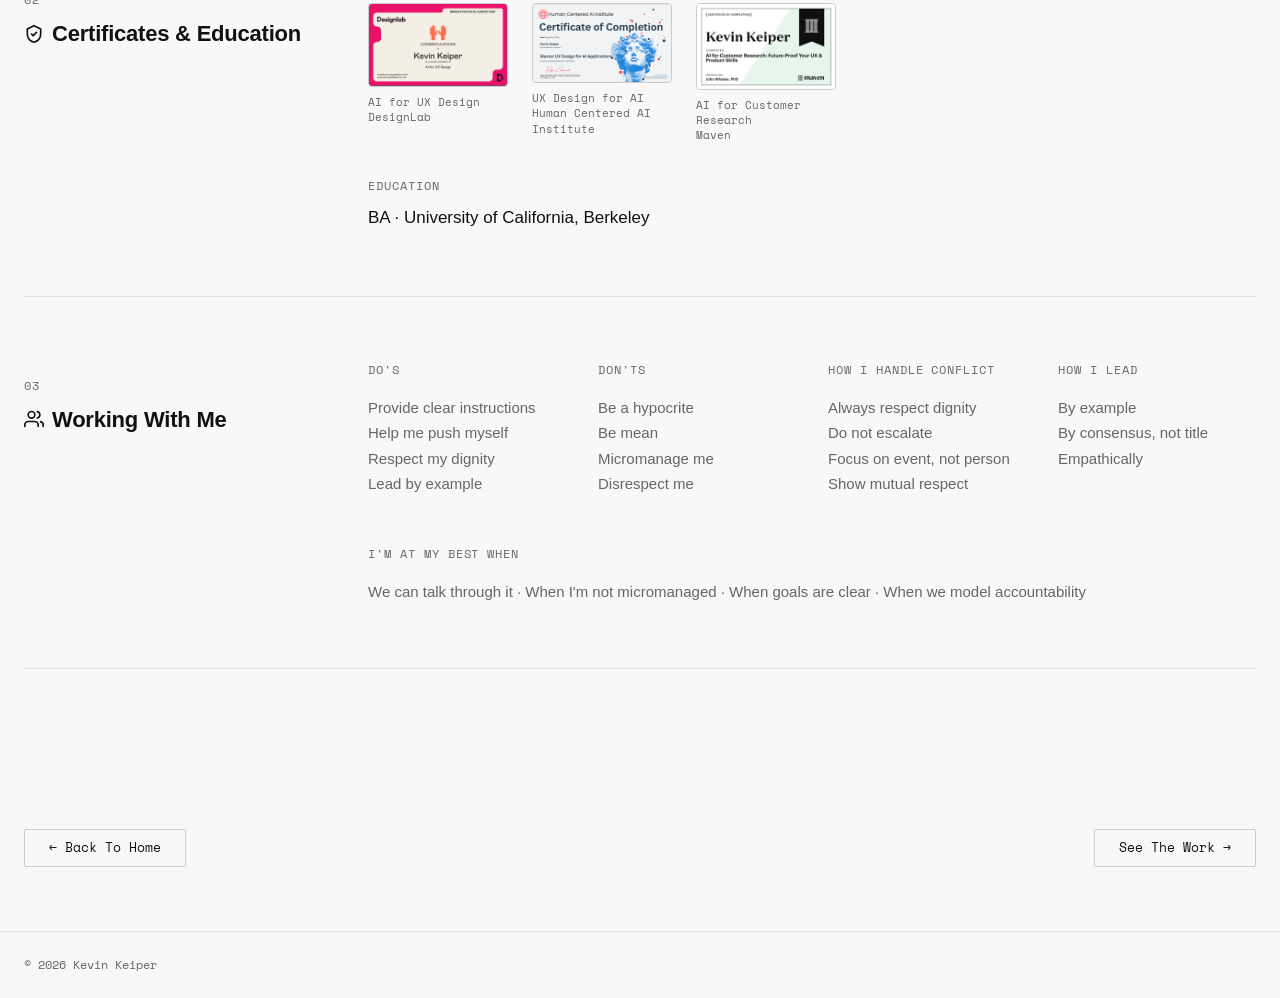
==== commit 8bc89230: "Apply same top-nav fix to About page for consistency Same treatment as the 5 case study pages: top n" ====
--- a/work/about/index.html
+++ b/work/about/index.html
@@ -24,9 +24,10 @@
 
 <main>
 
-  <div class="wrap" style="padding-top: var(--sp-4);">
-    <a href="../../index.html" class="back-link">&larr; Back to home</a>
-  </div>
+  <nav class="detail-nav wrap">
+    <a href="../../index.html">&larr; Back to home</a>
+    <a href="../../index.html#work">See The Work &rarr;</a>
+  </nav>
 
   <section class="detail-hero">
     <div class="wrap">
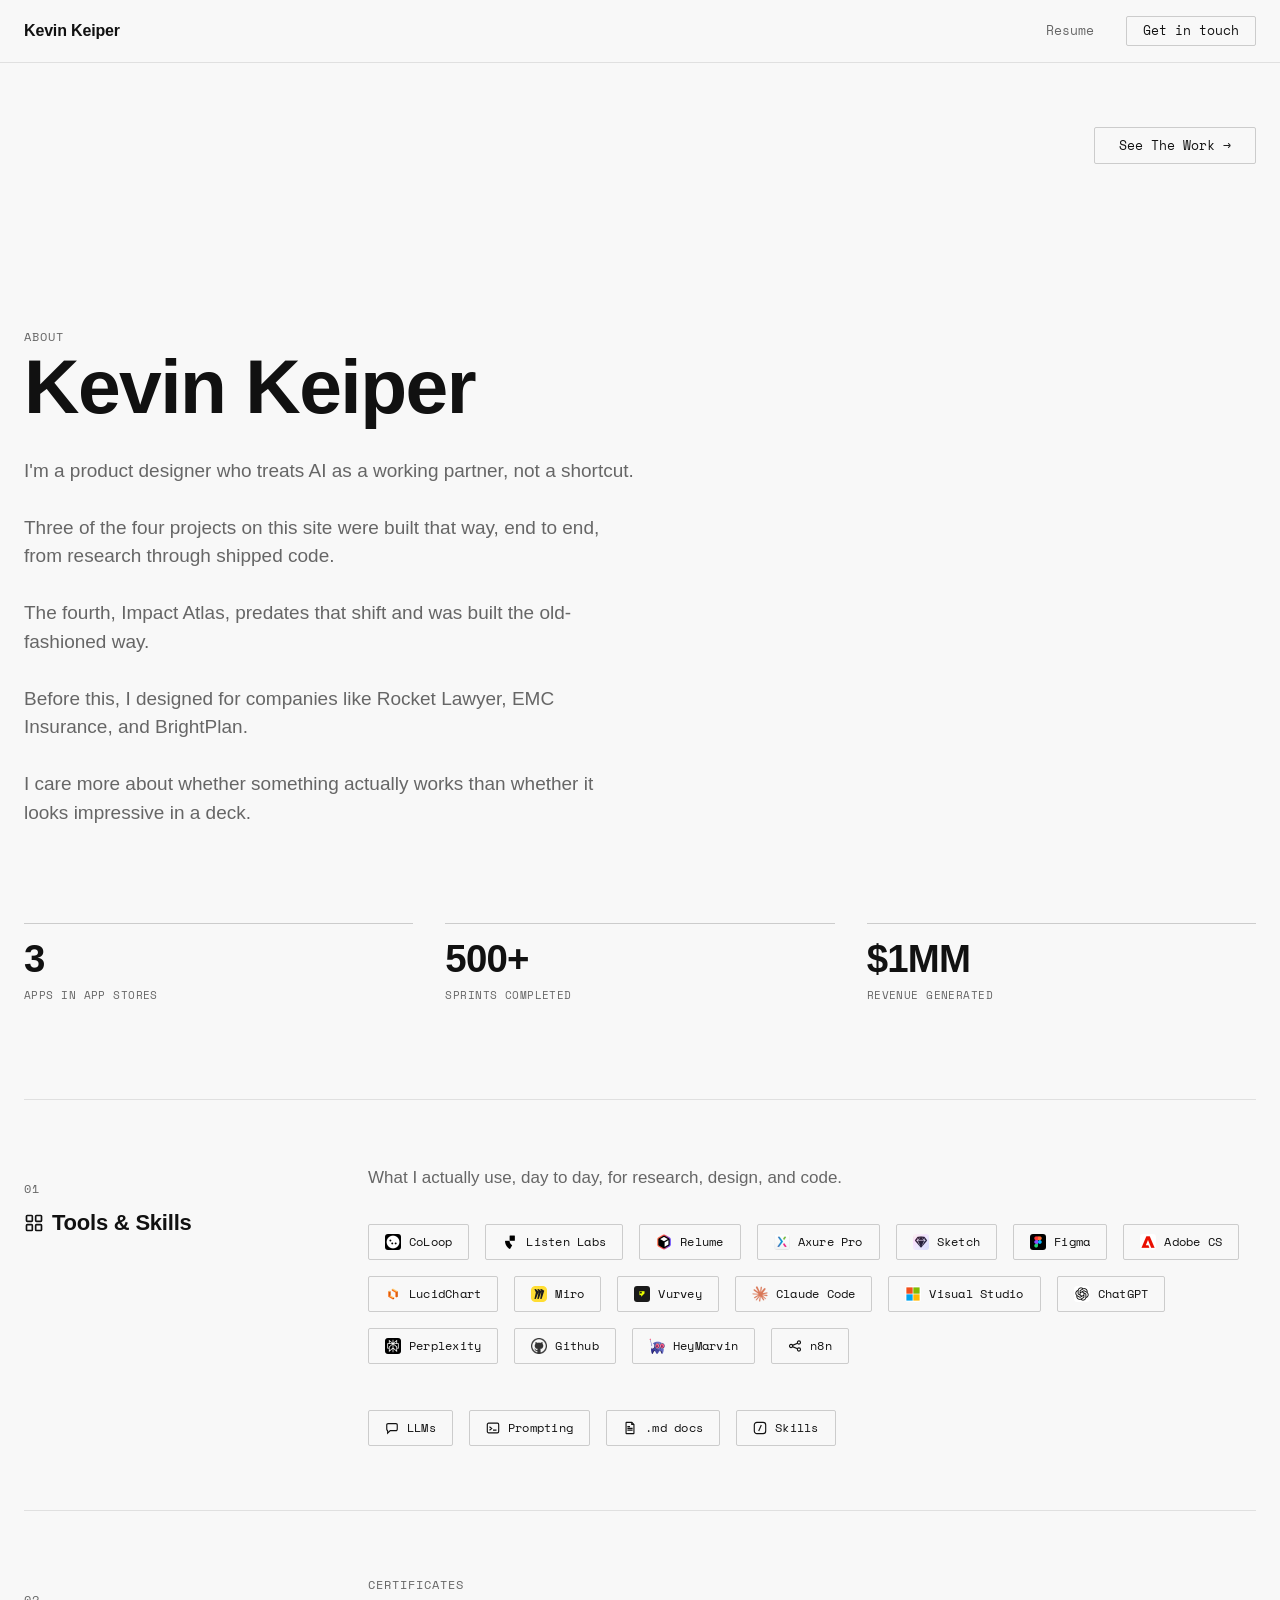
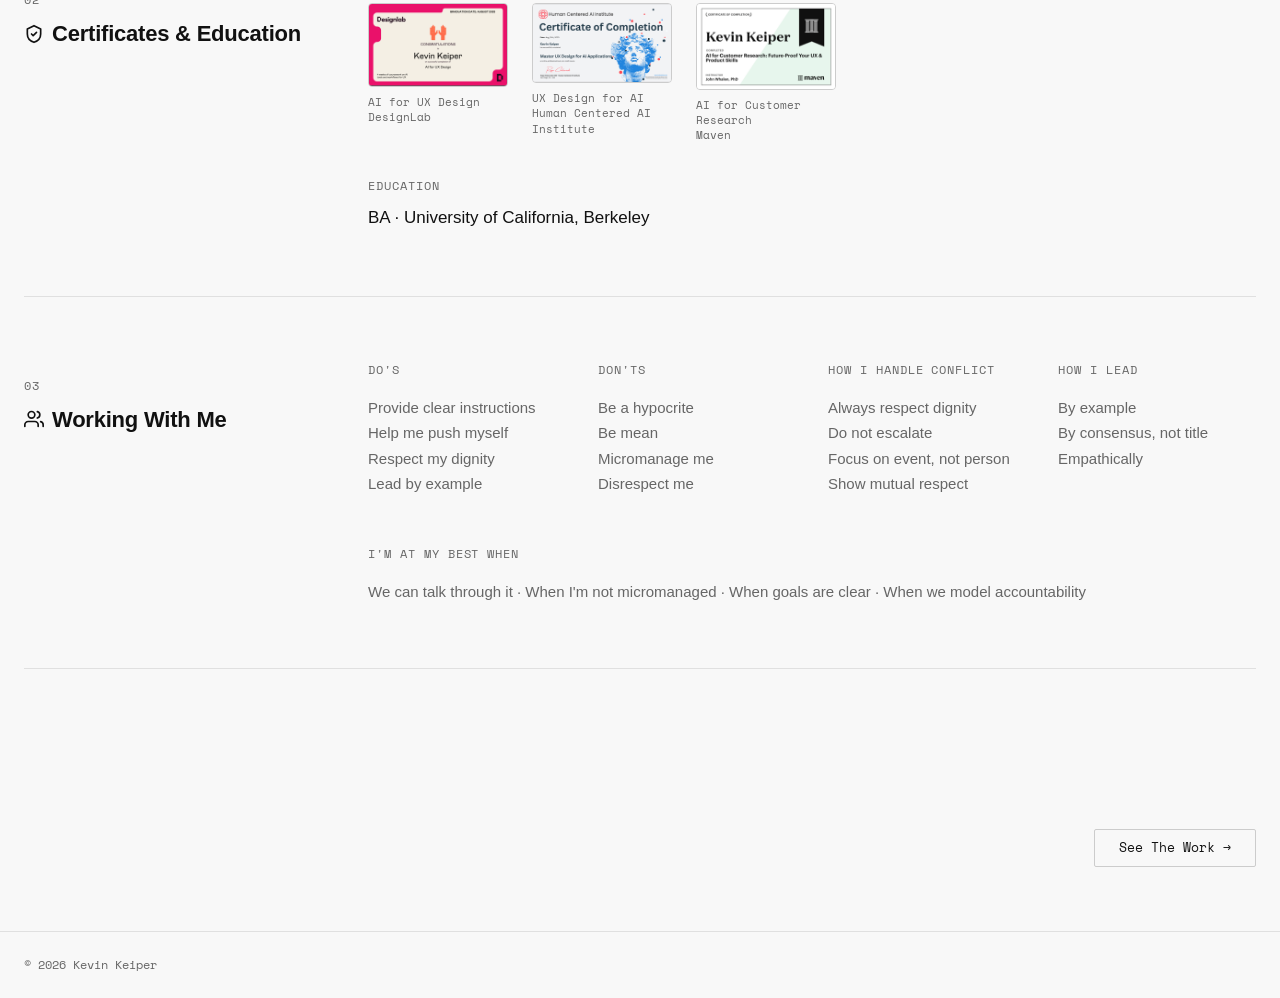
==== commit d5184582: "Remove redundant 'Back to home' on About page top/bottom nav Kevin's catch: unlike case-study pages " ====
--- a/work/about/index.html
+++ b/work/about/index.html
@@ -24,8 +24,7 @@
 
 <main>
 
-  <nav class="detail-nav wrap">
-    <a href="../../index.html">&larr; Back to home</a>
+  <nav class="detail-nav wrap" style="justify-content: flex-end;">
     <a href="../../index.html#work">See The Work &rarr;</a>
   </nav>
 
@@ -183,8 +182,7 @@
 
   </div>
 
-  <nav class="detail-nav wrap">
-    <a href="../../index.html">&larr; Back To Home</a>
+  <nav class="detail-nav wrap" style="justify-content: flex-end;">
     <a href="../../index.html#work">See The Work &rarr;</a>
   </nav>
 
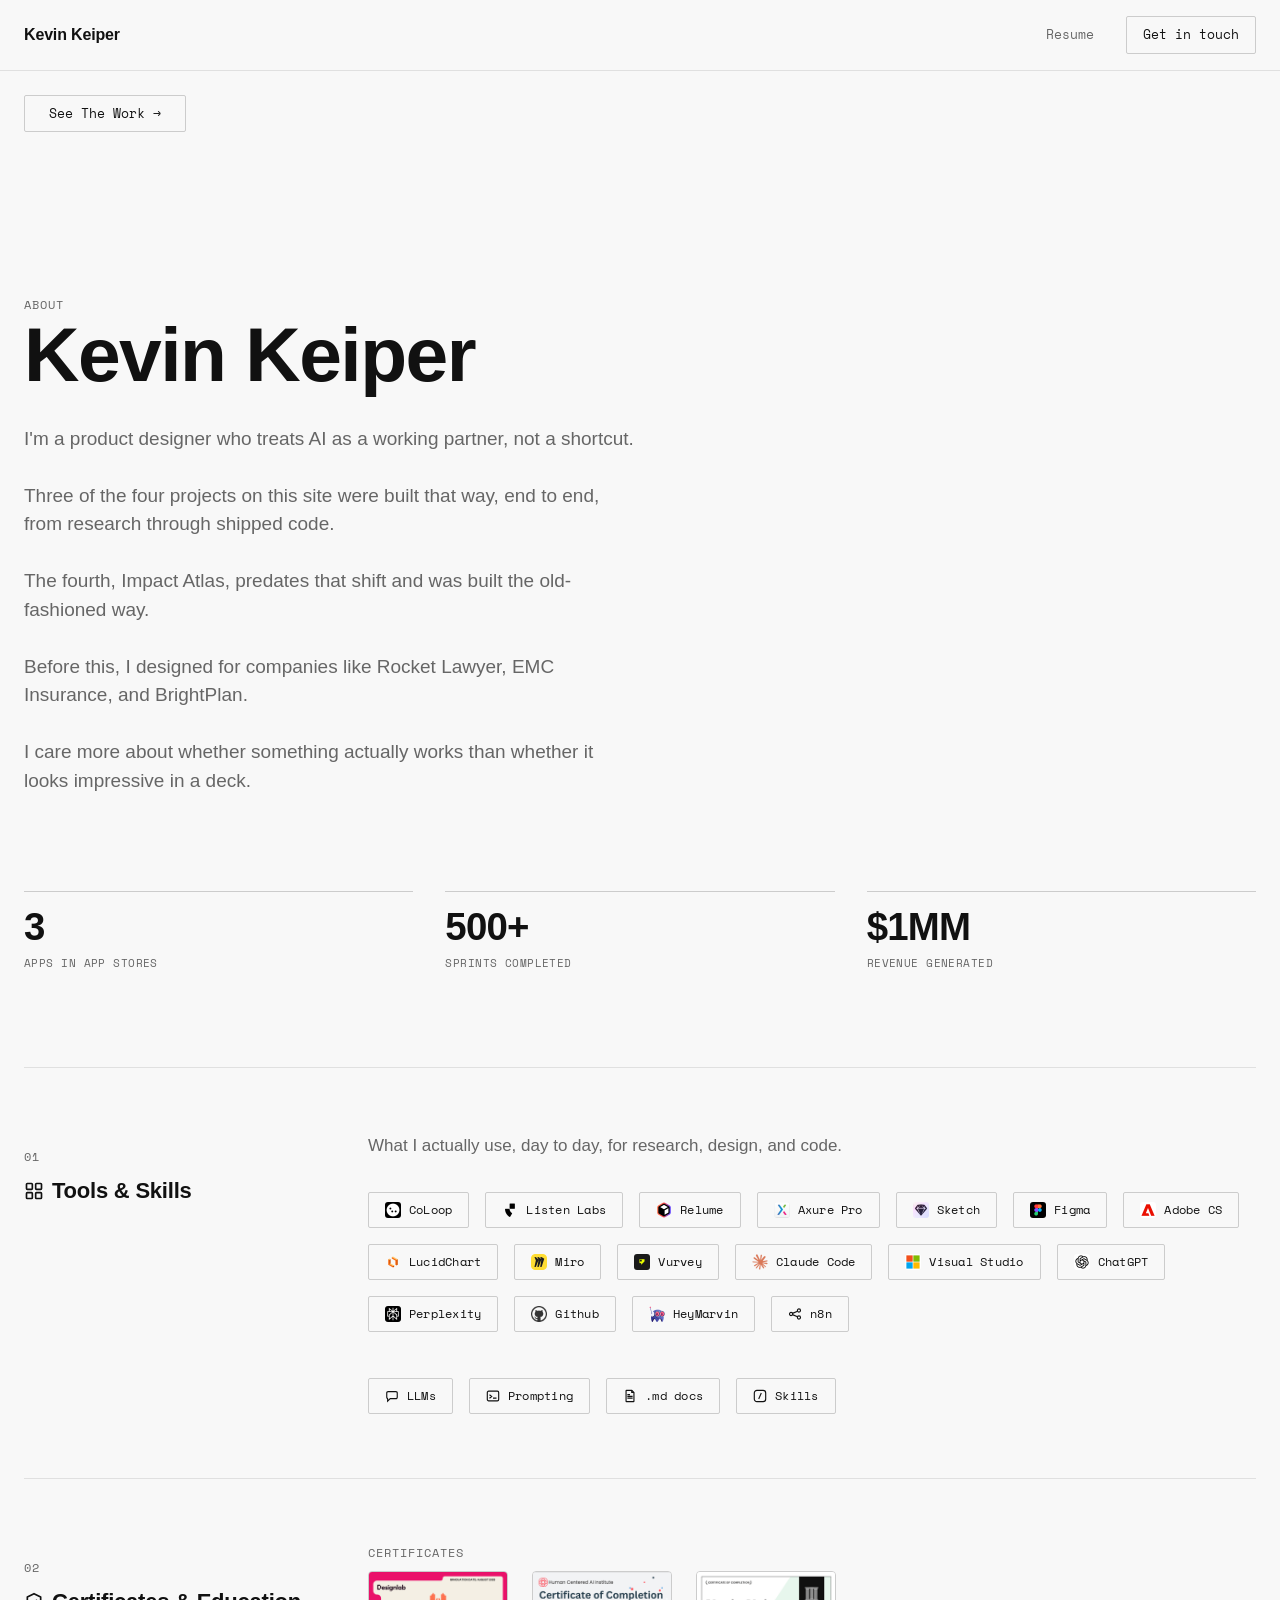
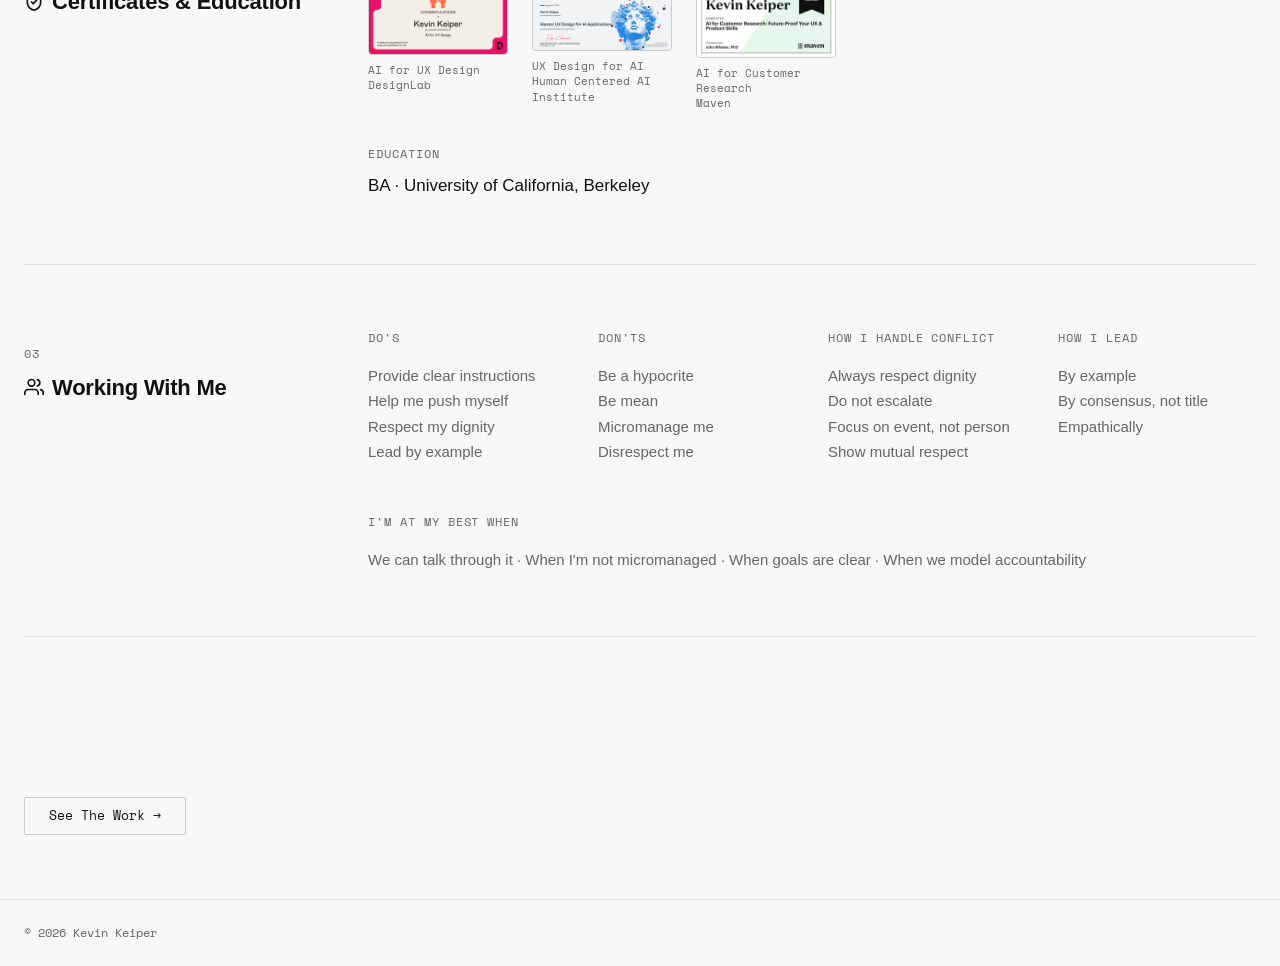
==== commit 5321e70c: "Fix About page top nav: left-align (was right) and snug spacing 'See The Work' plays the same escape" ====
--- a/work/about/index.html
+++ b/work/about/index.html
@@ -24,7 +24,7 @@
 
 <main>
 
-  <nav class="detail-nav wrap" style="justify-content: flex-end;">
+  <nav class="detail-nav wrap detail-nav--top">
     <a href="../../index.html#work">See The Work &rarr;</a>
   </nav>
 
@@ -182,7 +182,7 @@
 
   </div>
 
-  <nav class="detail-nav wrap" style="justify-content: flex-end;">
+  <nav class="detail-nav wrap">
     <a href="../../index.html#work">See The Work &rarr;</a>
   </nav>
 
--- a/css/styles.css
+++ b/css/styles.css
@@ -106,7 +106,7 @@
   font-size: 13px;
   border: 1px solid var(--line-strong);
   border-radius: var(--radius-sm);
-  padding: var(--sp-1) var(--sp-3);
+  padding: var(--sp-2) var(--sp-3);
   transition: border-color 0.15s ease, background 0.15s ease;
 }
 .site-header__cta:hover {
@@ -861,6 +861,12 @@
   align-items: center;
   flex-wrap: wrap;
   gap: var(--sp-4);
+}
+/* Top-of-page instance only — snugs up under the header's divider line
+   (64px -> 24px top padding), bottom padding unchanged. The bottom
+   instance (before the footer) keeps the full padding-block. */
+.detail-nav--top {
+  padding-top: var(--sp-4);
 }
 .detail-nav a {
   font-family: var(--font-mono);
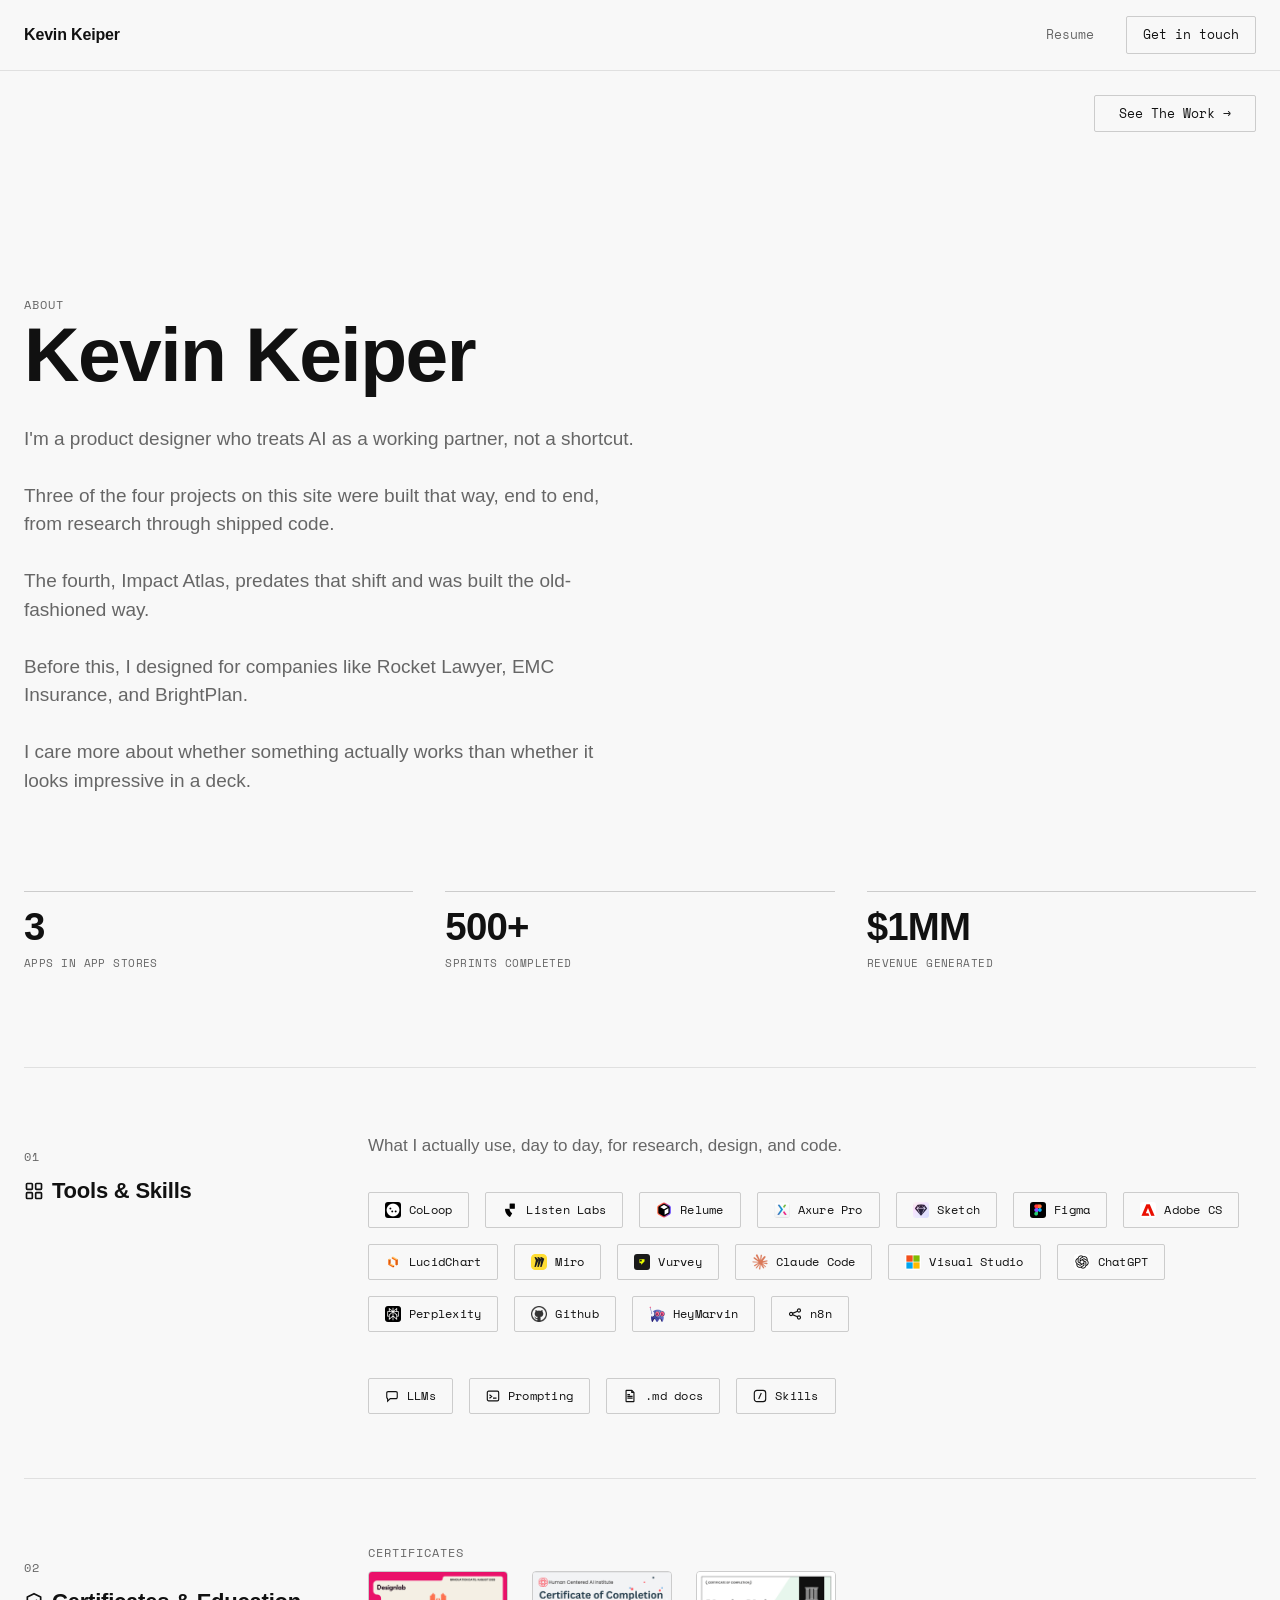
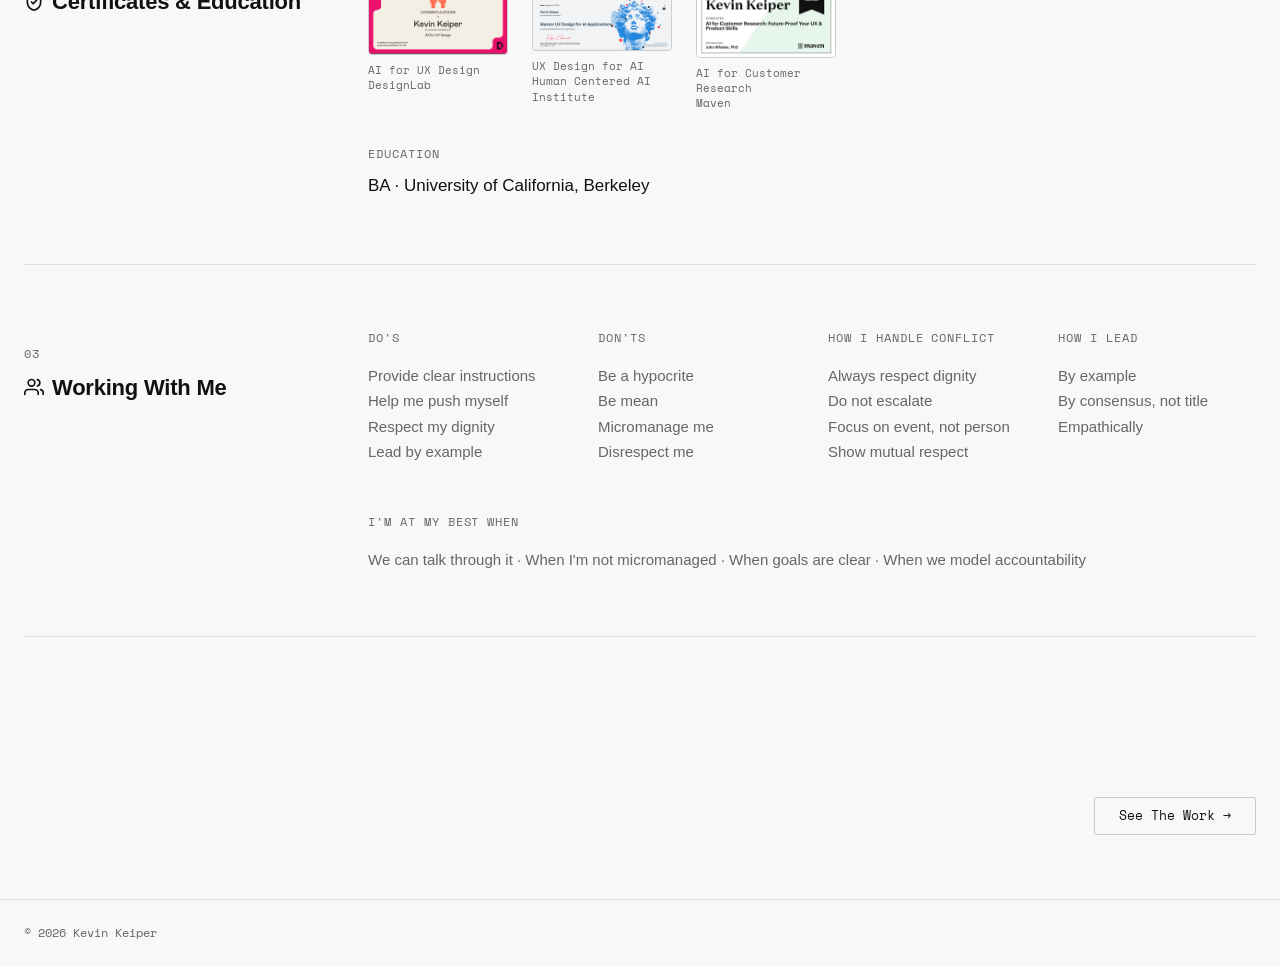
==== commit 8038ef7a: "Revert 'See The Work' back to right-aligned, keep snug top spacing" ====
--- a/work/about/index.html
+++ b/work/about/index.html
@@ -24,7 +24,7 @@
 
 <main>
 
-  <nav class="detail-nav wrap detail-nav--top">
+  <nav class="detail-nav wrap detail-nav--top" style="justify-content: flex-end;">
     <a href="../../index.html#work">See The Work &rarr;</a>
   </nav>
 
@@ -182,7 +182,7 @@
 
   </div>
 
-  <nav class="detail-nav wrap">
+  <nav class="detail-nav wrap" style="justify-content: flex-end;">
     <a href="../../index.html#work">See The Work &rarr;</a>
   </nav>
 
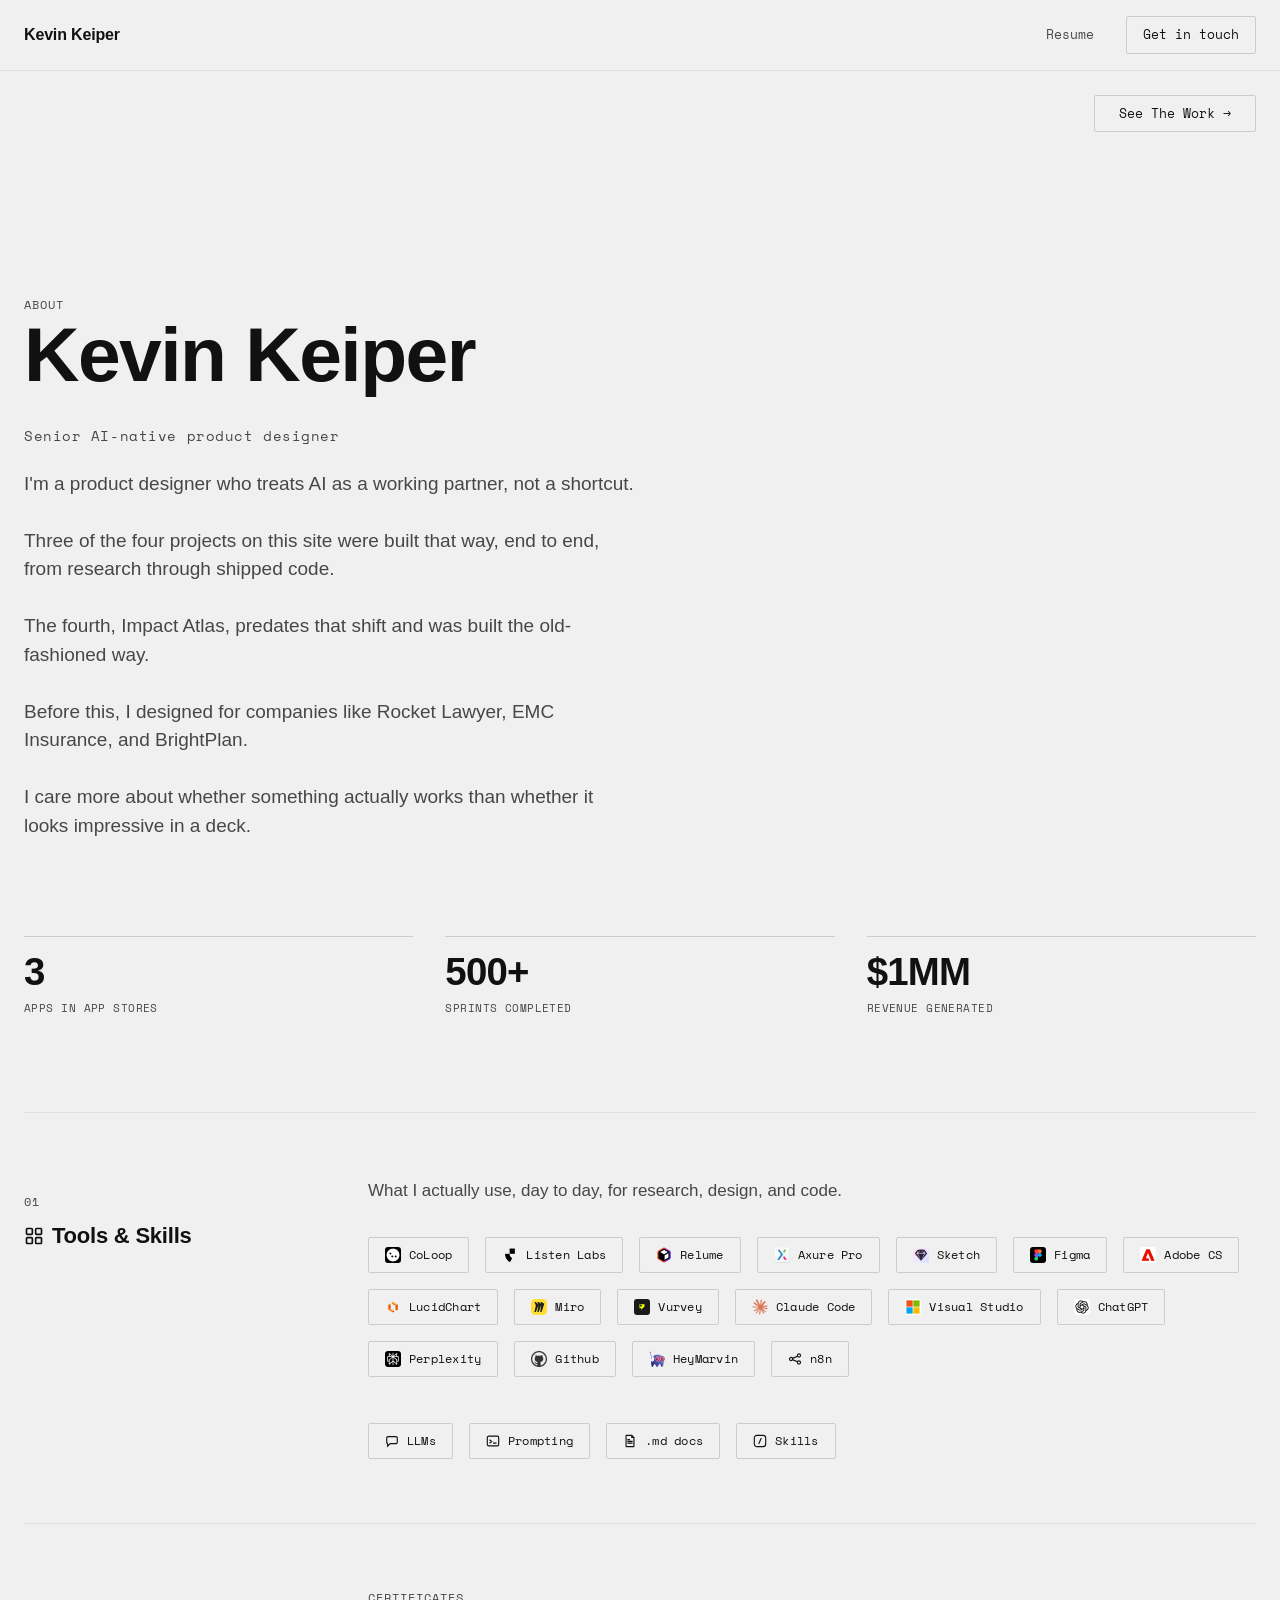
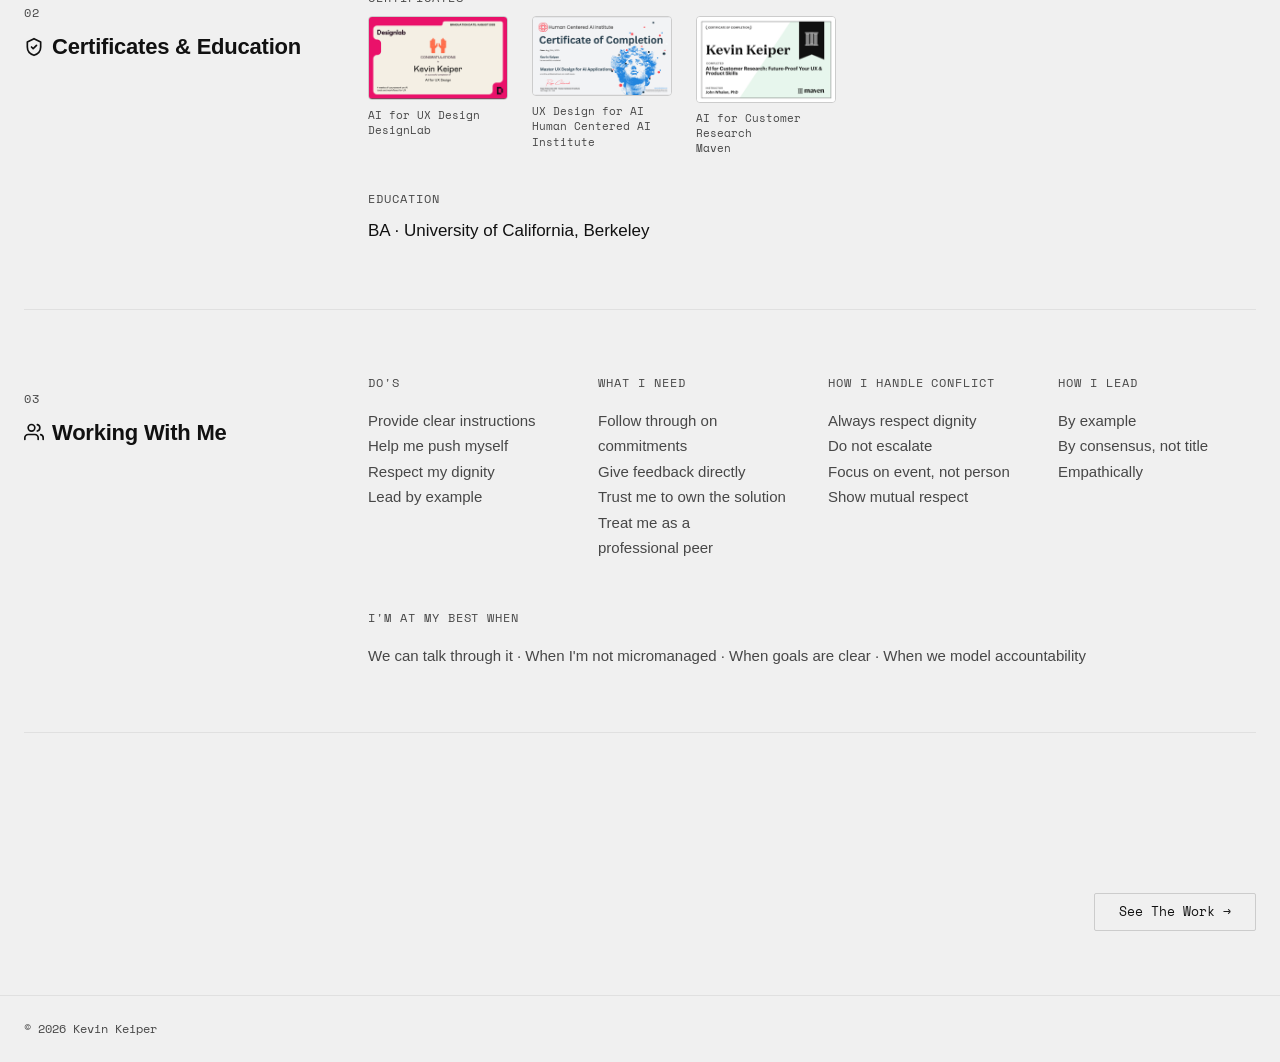
==== commit b63f6905: "Portfolio revamp: identity, hero, contact, and 5 of 6 case studies Driven by a coaching review from " ====
--- a/work/about/index.html
+++ b/work/about/index.html
@@ -1,6 +1,7 @@
 <!DOCTYPE html>
 <html lang="en">
 <head>
+<script>document.documentElement.classList.add('js');</script>
 <meta charset="UTF-8">
 <meta name="viewport" content="width=device-width, initial-scale=1.0">
 <title>About, Kevin Keiper</title>
@@ -35,6 +36,7 @@
         <div class="detail-hero-text">
           <span class="section-label detail-hero__eyebrow">About</span>
           <h1 class="detail-hero__title">Kevin Keiper</h1>
+          <p class="detail-hero__role"><span data-role-title>senior AI-native product designer</span></p>
           <p class="detail-hero__desc">I'm a product designer who treats AI as a working partner, not a shortcut.<br><br>Three of the four projects on this site were built that way, end to end, from research through shipped code.<br><br>The fourth, Impact Atlas, predates that shift and was built the old-fashioned way.<br><br>Before this, I designed for companies like Rocket Lawyer, EMC Insurance, and BrightPlan.<br><br>I care more about whether something actually works than whether it looks impressive in a deck.</p>
         </div>
       </div>
@@ -160,8 +162,8 @@
             <p style="color: var(--muted); font-size: 0.9375rem; line-height: 1.7;">Provide clear instructions<br>Help me push myself<br>Respect my dignity<br>Lead by example</p>
           </div>
           <div>
-            <span class="section-label" style="display:block; margin-bottom: var(--sp-3);">Don'ts</span>
-            <p style="color: var(--muted); font-size: 0.9375rem; line-height: 1.7;">Be a hypocrite<br>Be mean<br>Micromanage me<br>Disrespect me</p>
+            <span class="section-label" style="display:block; margin-bottom: var(--sp-3);">What I Need</span>
+            <p style="color: var(--muted); font-size: 0.9375rem; line-height: 1.7;">Follow through on commitments<br>Give feedback directly<br>Trust me to own the solution<br>Treat me as a professional peer</p>
           </div>
           <div>
             <span class="section-label" style="display:block; margin-bottom: var(--sp-3);">How I handle conflict</span>
--- a/css/styles.css
+++ b/css/styles.css
@@ -3,13 +3,17 @@
    ========================================================================== */
 :root {
   --ink: #111111;
-  --paper: #F8F8F8;
-  --muted: #666666;
+  --paper: #f0f0f0;
+  --muted: #474747;
   --line: #E0E0E0;
   --line-strong: #CCCCCC;
 
   --font-sans: 'General Sans', -apple-system, BlinkMacSystemFont, sans-serif;
   --font-mono: 'Space Mono', 'SF Mono', monospace;
+
+  --weight-regular: 400;
+  --weight-semibold: 600;
+  --weight-bold: 700;
 
   --sp-1: 4px;
   --sp-2: 8px;
@@ -42,11 +46,16 @@
   color: var(--ink);
   font-family: var(--font-sans);
   font-size: 16px;
+  font-weight: var(--weight-regular);
   line-height: 1.5;
   -webkit-font-smoothing: antialiased;
 }
 img { max-width: 100%; height: auto; display: block; }
 a { color: inherit; text-decoration: none; }
+.link-muted-blue { color: #5B7A9D; text-decoration: none; }
+.link-muted-blue:hover { color: #46617D; }
+.link-n8n { color: #B33A2E; text-decoration: none; }
+.link-n8n:hover { color: #8C2C22; }
 ul { list-style: none; margin: 0; padding: 0; }
 h1, h2, h3, p, figure { margin: 0; }
 h1, h2, h3 { text-wrap: balance; }
@@ -84,7 +93,7 @@
   padding-block: var(--sp-3);
 }
 .site-header__name {
-  font-weight: 700;
+  font-weight: var(--weight-bold);
   letter-spacing: -0.01em;
 }
 .site-header__nav {
@@ -121,41 +130,48 @@
 .hero {
   padding-top: var(--sp-8);
 }
+.hero__stats-divider {
+  padding-top: var(--sp-7);
+  padding-bottom: var(--sp-2);
+}
+/* .case-studies' own top padding (56px) plus this bottom padding (8px)
+   equals this element's own top padding (64px) — so the gap above the
+   stat row (hero text to tile borders) and below it (tile labels to
+   "Selected work" eyebrow) come out visually equal, per Kevin's ask. */
+.hero__stats-divider .stat-grid {
+  margin-top: 0;
+}
 .hero > .wrap {
   position: relative;
-  padding-bottom: var(--sp-8);
-}
-.hero > .wrap::after {
-  content: '';
-  position: absolute;
-  bottom: 0;
-  left: var(--sp-4);
-  right: var(--sp-4);
-  height: 0;
-  border-top: 1px solid var(--line);
+  padding-bottom: 0;
 }
 .hero__marquee {
   overflow: hidden;
   border-top: 1px solid var(--line);
   border-bottom: 1px solid var(--line);
   padding-block: var(--sp-3);
-  margin-bottom: var(--sp-8);
 }
 .hero__marquee-track {
   display: flex;
   width: max-content;
   animation: marquee 28s linear infinite;
 }
-.hero__marquee-track span {
+.hero__marquee-track a {
   font-family: var(--font-mono);
   font-size: 13px;
   letter-spacing: 0.08em;
   text-transform: uppercase;
   color: var(--muted);
+  text-decoration: none;
   padding-inline: var(--sp-4);
   white-space: nowrap;
-}
-.hero__marquee-track span::after {
+  transition: color 0.15s ease;
+}
+.hero__marquee-track a:hover,
+.hero__marquee-track a:focus-visible {
+  color: var(--ink);
+}
+.hero__marquee-track a::after {
   content: '/';
   margin-left: var(--sp-4);
   color: var(--line-strong);
@@ -169,16 +185,21 @@
 }
 
 .hero__headline {
-  font-size: clamp(3rem, 9vw, 8rem);
-  font-weight: 700;
+  font-size: clamp(2.25rem, 6.5vw, 5.5rem);
+  font-weight: var(--weight-bold);
   letter-spacing: -0.03em;
-  line-height: 0.95;
+  line-height: 1.1;
   margin-bottom: var(--sp-6);
-  max-width: 20ch;
 }
 .hero__headline em {
   font-style: normal;
   color: var(--muted);
+}
+.hero__subhead {
+  font-size: clamp(1.125rem, 2vw, 1.5rem);
+  color: var(--muted);
+  max-width: 42ch;
+  margin-bottom: var(--sp-7);
 }
 .hero__meta {
   display: flex;
@@ -203,7 +224,7 @@
    Case studies — full-width alternating rows, numbered, asymmetric
    ========================================================================== */
 .case-studies {
-  padding-block: calc(var(--sp-8) - 40px) var(--sp-8);
+  padding-block: calc(var(--sp-8) - 40px + 50px) var(--sp-8);
   scroll-margin-top: 57px;
 }
 .case-studies > .wrap > .section-label {
@@ -218,12 +239,29 @@
   align-items: center;
   padding-block: var(--sp-8);
   border-top: 1px solid var(--line);
+  transition: opacity 0.7s cubic-bezier(0.16,1,0.3,1), transform 0.7s cubic-bezier(0.16,1,0.3,1);
+}
+/* Scroll-reveal is a progressive enhancement, gated behind html.js (set
+   synchronously in <head>). No JS / blocked JS / a script error before
+   this ever runs = content just renders visible, never stuck at opacity:0. */
+html.js .case-row { opacity: 0; transform: translateY(32px); }
+html.js .case-row.is-visible { opacity: 1; transform: translateY(0); }
+
+/* .rail-content, not .rail-row, gets the fade: .rail-row is the sticky
+   .rail-item's positioning ancestor, and a transform there (even at
+   translateY(0)) creates a containing block that silently breaks sticky. */
+.rail-content,
+.reveal {
+  transition: opacity 0.7s cubic-bezier(0.16,1,0.3,1), transform 0.7s cubic-bezier(0.16,1,0.3,1);
+}
+html.js .rail-content,
+html.js .reveal {
   opacity: 0;
-  transform: translateY(32px);
-  transition: opacity 0.7s cubic-bezier(0.16,1,0.3,1), transform 0.7s cubic-bezier(0.16,1,0.3,1);
-}
-.case-row.is-visible { opacity: 1; transform: translateY(0); }
-.case-row:first-of-type { border-top: none; }
+  transform: translateY(24px);
+}
+html.js .rail-content.is-visible,
+html.js .reveal.is-visible { opacity: 1; transform: translateY(0); }
+.case-row:first-of-type { border-top: none; padding-top: var(--sp-3); }
 .case-row:last-child { border-bottom: 1px solid var(--line); }
 .case-row--reverse { grid-template-columns: 1.1fr 0.9fr; }
 .case-row--reverse .case-row__media { order: 2; }
@@ -259,7 +297,7 @@
 
 .case-row__title {
   font-size: clamp(1.75rem, 3.5vw, 3rem);
-  font-weight: 700;
+  font-weight: var(--weight-bold);
   letter-spacing: -0.02em;
   line-height: 1.05;
   margin-bottom: var(--sp-4);
@@ -293,10 +331,34 @@
   color: var(--ink);
 }
 
+/* Trade-offs / Frictions group — a labeled cluster of one or more honest
+   callouts under a single eyebrow. Left border like .doc-quote, but
+   normal body-copy styling (not the mono quote treatment) since this is
+   stated commentary, not a literal excerpt from a file. */
+.tradeoff-group {
+  max-width: var(--content-measure);
+  margin-top: var(--sp-6);
+}
+.tradeoff-group .section-label {
+  display: block;
+  margin-bottom: var(--sp-2);
+}
+.tradeoff-group__item {
+  border-left: 2px solid var(--line-strong);
+  padding-left: var(--sp-4);
+  font-size: 1.0625rem;
+  color: var(--muted);
+  line-height: 1.65;
+}
+.tradeoff-group__item + .tradeoff-group__item {
+  margin-top: var(--sp-4);
+}
+
 /* Example exchange — real prompt/outcome pairs, used sparingly */
 .exchange-grid {
   display: grid;
-  grid-template-columns: repeat(2, 1fr);
+  grid-template-columns: 1fr;
+  align-items: start;
   gap: var(--sp-5);
   margin-top: var(--sp-6);
   max-width: var(--content-measure);
@@ -328,7 +390,7 @@
 }
 .exchange__result strong {
   color: var(--ink);
-  font-weight: 600;
+  font-weight: var(--weight-semibold);
 }
 @media (max-width: 767px) {
   .exchange-grid { grid-template-columns: 1fr; }
@@ -364,10 +426,49 @@
 }
 .contact__headline {
   font-size: clamp(2rem, 5vw, 4rem);
-  font-weight: 700;
+  font-weight: var(--weight-bold);
   letter-spacing: -0.02em;
   line-height: 1.05;
   max-width: 16ch;
+}
+
+.contact-links {
+  max-width: 480px;
+}
+.contact-links__email {
+  display: inline-flex;
+  align-items: center;
+  gap: var(--sp-3);
+  text-decoration: none;
+}
+.contact-links__icon {
+  width: 18px;
+  height: 18px;
+  flex-shrink: 0;
+}
+.contact-links__social {
+  display: flex;
+  flex-wrap: wrap;
+  gap: var(--sp-6);
+  list-style: none;
+  margin-top: var(--sp-5);
+  padding: 0;
+}
+.contact-links__social a {
+  display: inline-flex;
+  align-items: center;
+  gap: var(--sp-2);
+  font-family: var(--font-mono);
+  font-size: 13px;
+  letter-spacing: 0.04em;
+  text-transform: uppercase;
+  color: var(--muted);
+  text-decoration: none;
+  transition: color 0.15s ease;
+}
+.contact-links__social a:hover,
+.contact-links__social a:focus-visible {
+  color: var(--ink);
 }
 
 .contact-form {
@@ -458,7 +559,7 @@
 }
 .detail-hero__title {
   font-size: clamp(2.5rem, 6vw, 5rem);
-  font-weight: 700;
+  font-weight: var(--weight-bold);
   letter-spacing: -0.02em;
   line-height: 1;
   margin-bottom: var(--sp-5);
@@ -469,6 +570,20 @@
   color: var(--muted);
   max-width: 60ch;
   margin-bottom: var(--sp-6);
+}
+.detail-hero__role {
+  font-family: var(--font-mono);
+  font-size: 14px;
+  letter-spacing: 0.04em;
+  color: var(--muted);
+  margin-bottom: var(--sp-4);
+}
+/* [data-role-title]'s canonical text is lowercase (built for mid-sentence
+   use elsewhere on the site) — capitalize just the first letter here
+   since this usage stands alone as a title, not embedded in a sentence.
+   Leaves "AI-Native" internal caps untouched, unlike text-transform. */
+.detail-hero__role::first-letter {
+  text-transform: uppercase;
 }
 .detail-hero__meta {
   display: flex;
@@ -524,16 +639,15 @@
 .detail-section {
   padding-block: var(--sp-8);
   border-bottom: 1px solid var(--line);
-  opacity: 0;
-  transform: translateY(24px);
   transition: opacity 0.7s cubic-bezier(0.16,1,0.3,1), transform 0.7s cubic-bezier(0.16,1,0.3,1);
 }
-.detail-section.is-visible { opacity: 1; transform: translateY(0); }
+html.js .detail-section { opacity: 0; transform: translateY(24px); }
+html.js .detail-section.is-visible { opacity: 1; transform: translateY(0); }
 .detail-section:last-of-type { border-bottom: none; }
 
 .detail-section__title {
   font-size: clamp(1.5rem, 3vw, 2.25rem);
-  font-weight: 700;
+  font-weight: var(--weight-bold);
   letter-spacing: -0.01em;
   max-width: 24ch;
   margin-bottom: var(--sp-5);
@@ -745,6 +859,33 @@
   background: rgba(255, 255, 255, 0.16);
 }
 
+.lightbox-prev,
+.lightbox-next {
+  position: absolute;
+  top: 50%;
+  transform: translateY(-50%);
+  width: 48px;
+  height: 48px;
+  border-radius: 50%;
+  border: 1px solid rgba(255, 255, 255, 0.3);
+  background: rgba(255, 255, 255, 0.08);
+  color: #fff;
+  font-family: var(--font-mono);
+  font-size: 20px;
+  line-height: 1;
+  cursor: pointer;
+}
+.lightbox-prev:hover,
+.lightbox-next:hover {
+  background: rgba(255, 255, 255, 0.16);
+}
+.lightbox-prev { left: var(--sp-4); }
+.lightbox-next { right: var(--sp-4); }
+@media (max-width: 640px) {
+  .lightbox-prev { left: var(--sp-2); }
+  .lightbox-next { right: var(--sp-2); }
+}
+
 .detail-gallery__item {
   border: 1px solid var(--line);
   border-radius: var(--radius);
@@ -841,7 +982,7 @@
 }
 .stat-tile__number {
   font-size: clamp(1.75rem, 3vw, 2.5rem);
-  font-weight: 700;
+  font-weight: var(--weight-bold);
   letter-spacing: -0.02em;
   line-height: 1;
 }
@@ -908,6 +1049,6 @@
   .site-header__nav { width: 100%; justify-content: flex-end; gap: var(--sp-4); }
 }
 @media (max-width: 420px) {
-  .hero__headline { font-size: clamp(2.25rem, 11vw, 8rem); overflow-wrap: break-word; }
+  .hero__headline { overflow-wrap: break-word; }
   .detail-hero__title { overflow-wrap: break-word; }
 }
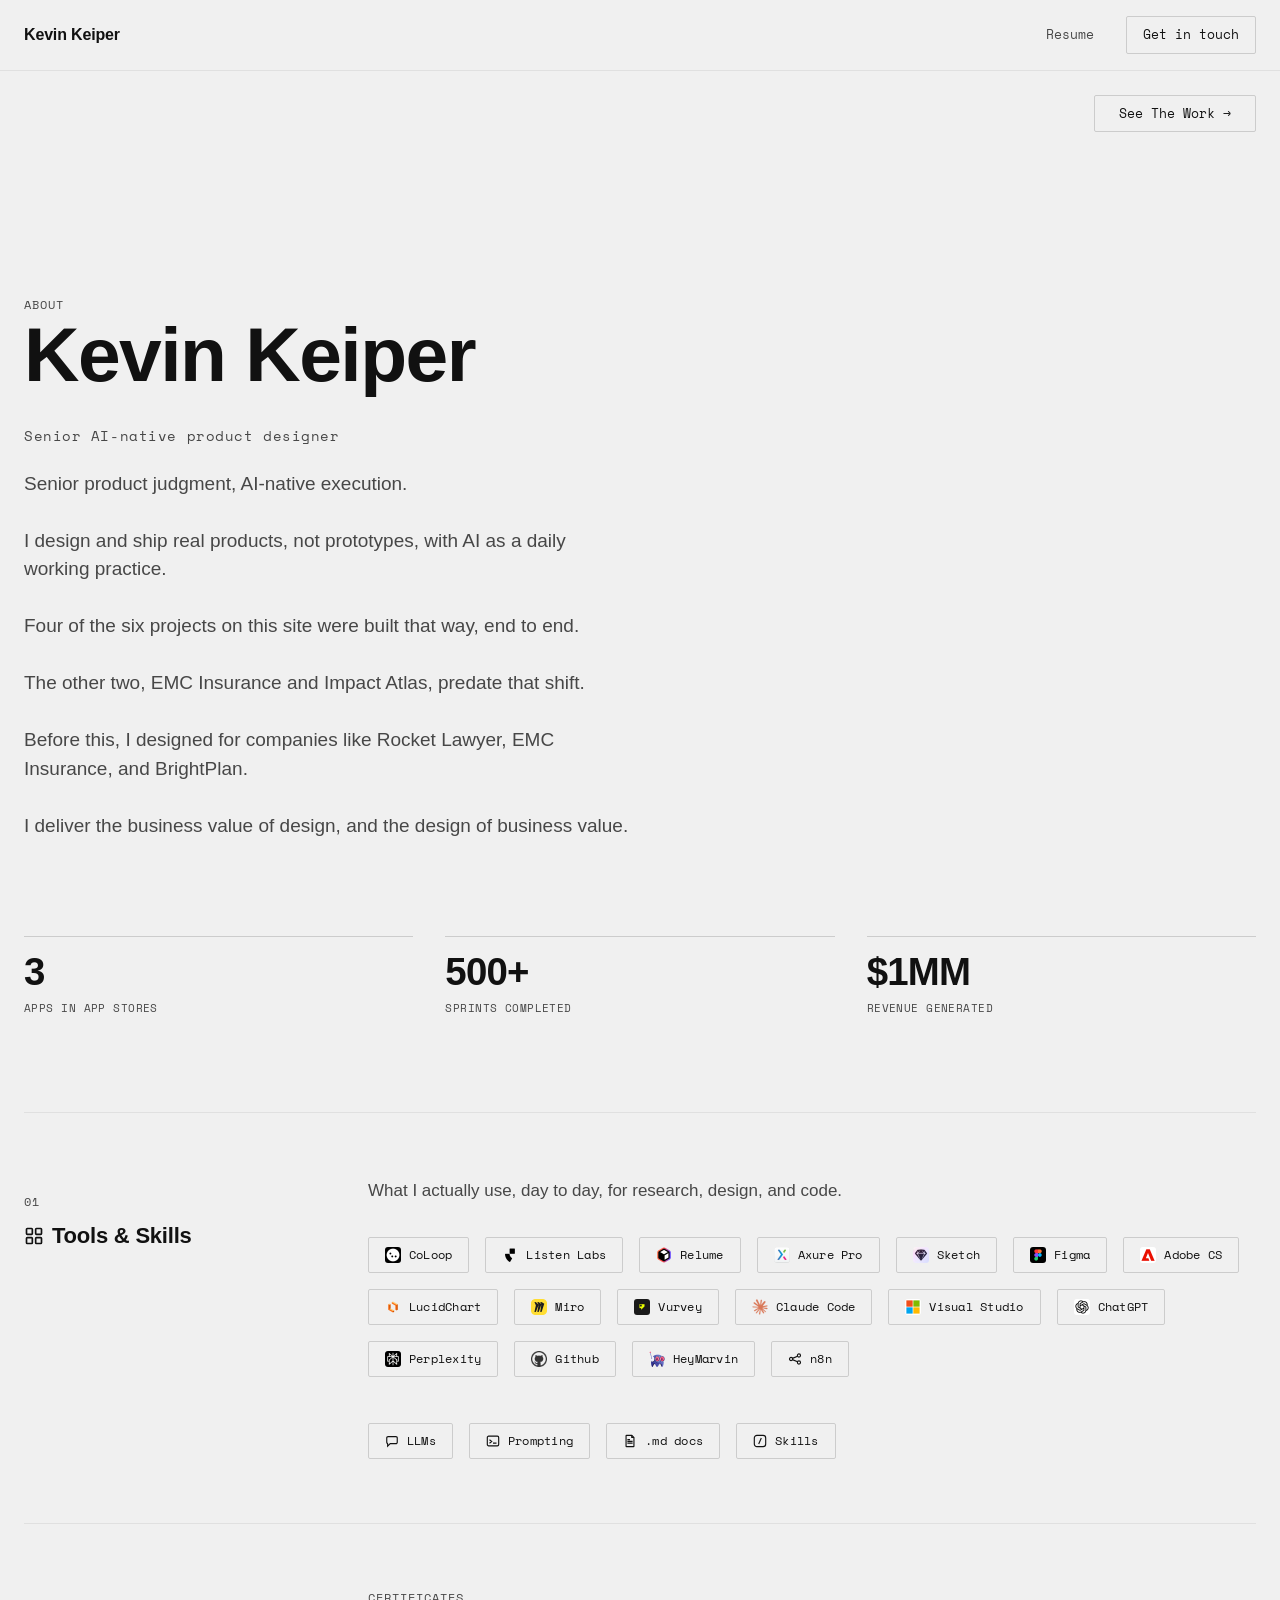
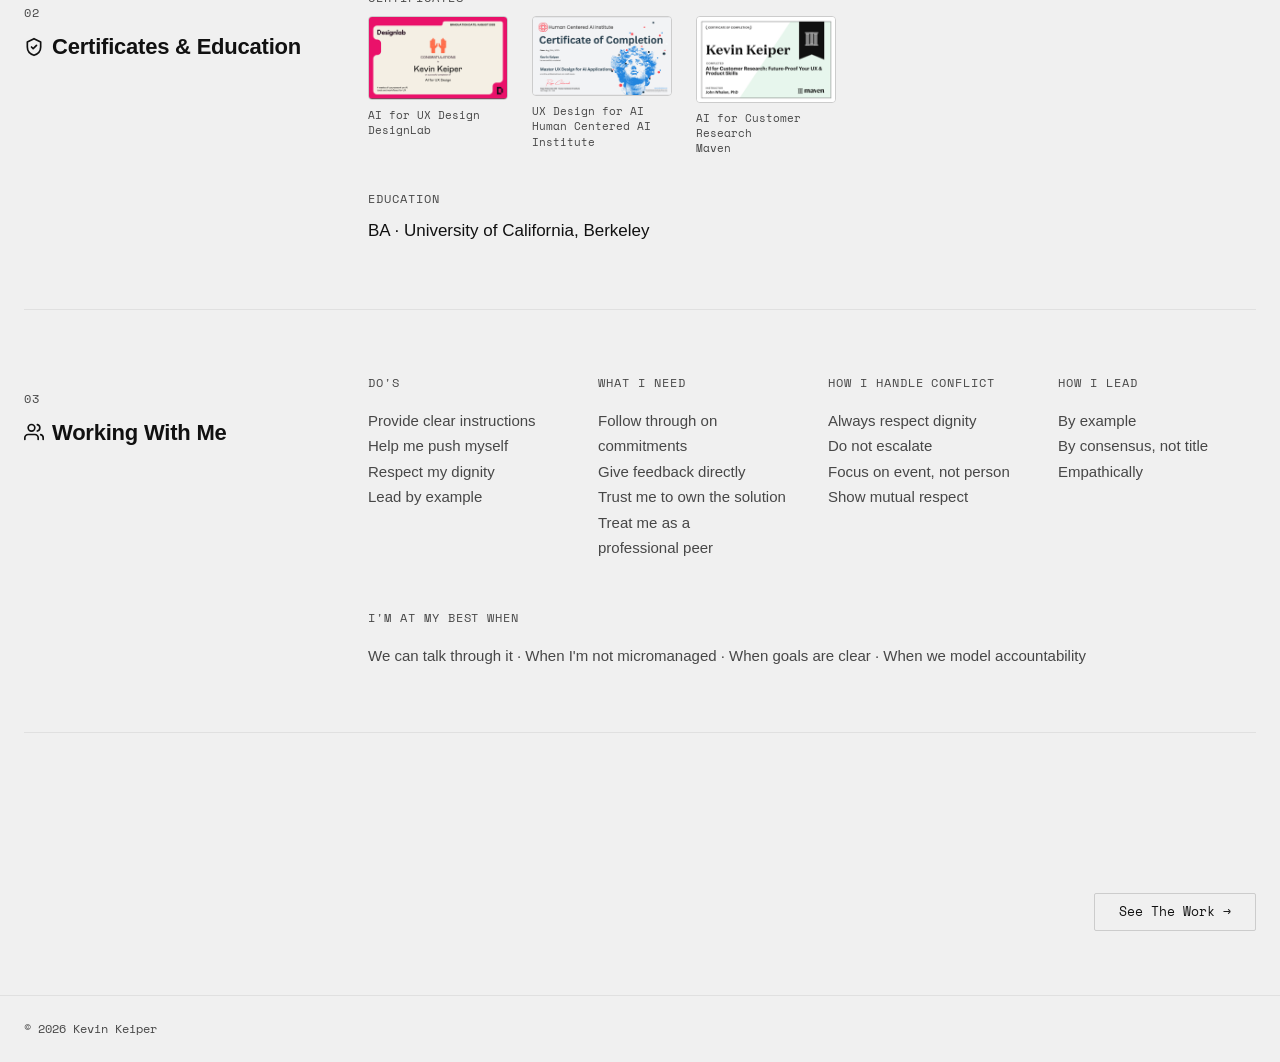
==== commit dda3aa95: "Rewrite About hero copy to match homepage/resume voice - Replaced generic "treats AI as a working pa" ====
--- a/work/about/index.html
+++ b/work/about/index.html
@@ -37,7 +37,7 @@
           <span class="section-label detail-hero__eyebrow">About</span>
           <h1 class="detail-hero__title">Kevin Keiper</h1>
           <p class="detail-hero__role"><span data-role-title>senior AI-native product designer</span></p>
-          <p class="detail-hero__desc">I'm a product designer who treats AI as a working partner, not a shortcut.<br><br>Three of the four projects on this site were built that way, end to end, from research through shipped code.<br><br>The fourth, Impact Atlas, predates that shift and was built the old-fashioned way.<br><br>Before this, I designed for companies like Rocket Lawyer, EMC Insurance, and BrightPlan.<br><br>I care more about whether something actually works than whether it looks impressive in a deck.</p>
+          <p class="detail-hero__desc">Senior product judgment, AI-native execution.<br><br>I design and ship real products, not prototypes, with AI as a daily working practice.<br><br>Four of the six projects on this site were built that way, end to end.<br><br>The other two, EMC Insurance and Impact Atlas, predate that shift.<br><br>Before this, I designed for companies like Rocket Lawyer, EMC Insurance, and BrightPlan.<br><br>I deliver the business value of design, and the design of business value.</p>
         </div>
       </div>
 
--- a/css/styles.css
+++ b/css/styles.css
@@ -187,7 +187,7 @@
 .hero__headline {
   font-size: clamp(2.25rem, 6.5vw, 5.5rem);
   font-weight: var(--weight-bold);
-  letter-spacing: -0.03em;
+  letter-spacing: -0.015em;
   line-height: 1.1;
   margin-bottom: var(--sp-6);
 }
@@ -725,6 +725,14 @@
    space — bigger images don't get to just fill whatever room is left. */
 .detail-section__row .detail-lead-image,
 .rail-content > div > .detail-lead-image {
+  max-width: var(--content-measure);
+}
+/* Real gap found live, 2026-09-14: the rule above caps the image itself,
+   but its caption (a sibling <p>, not a child of .detail-lead-image) was
+   never capped the same way — invisible with short captions, but a
+   longer one stretches to the wider uncapped container and visibly
+   bleeds past the now-narrower image above it. */
+.rail-content > div > .detail-lead-image + .detail-gallery__caption {
   max-width: var(--content-measure);
 }
 
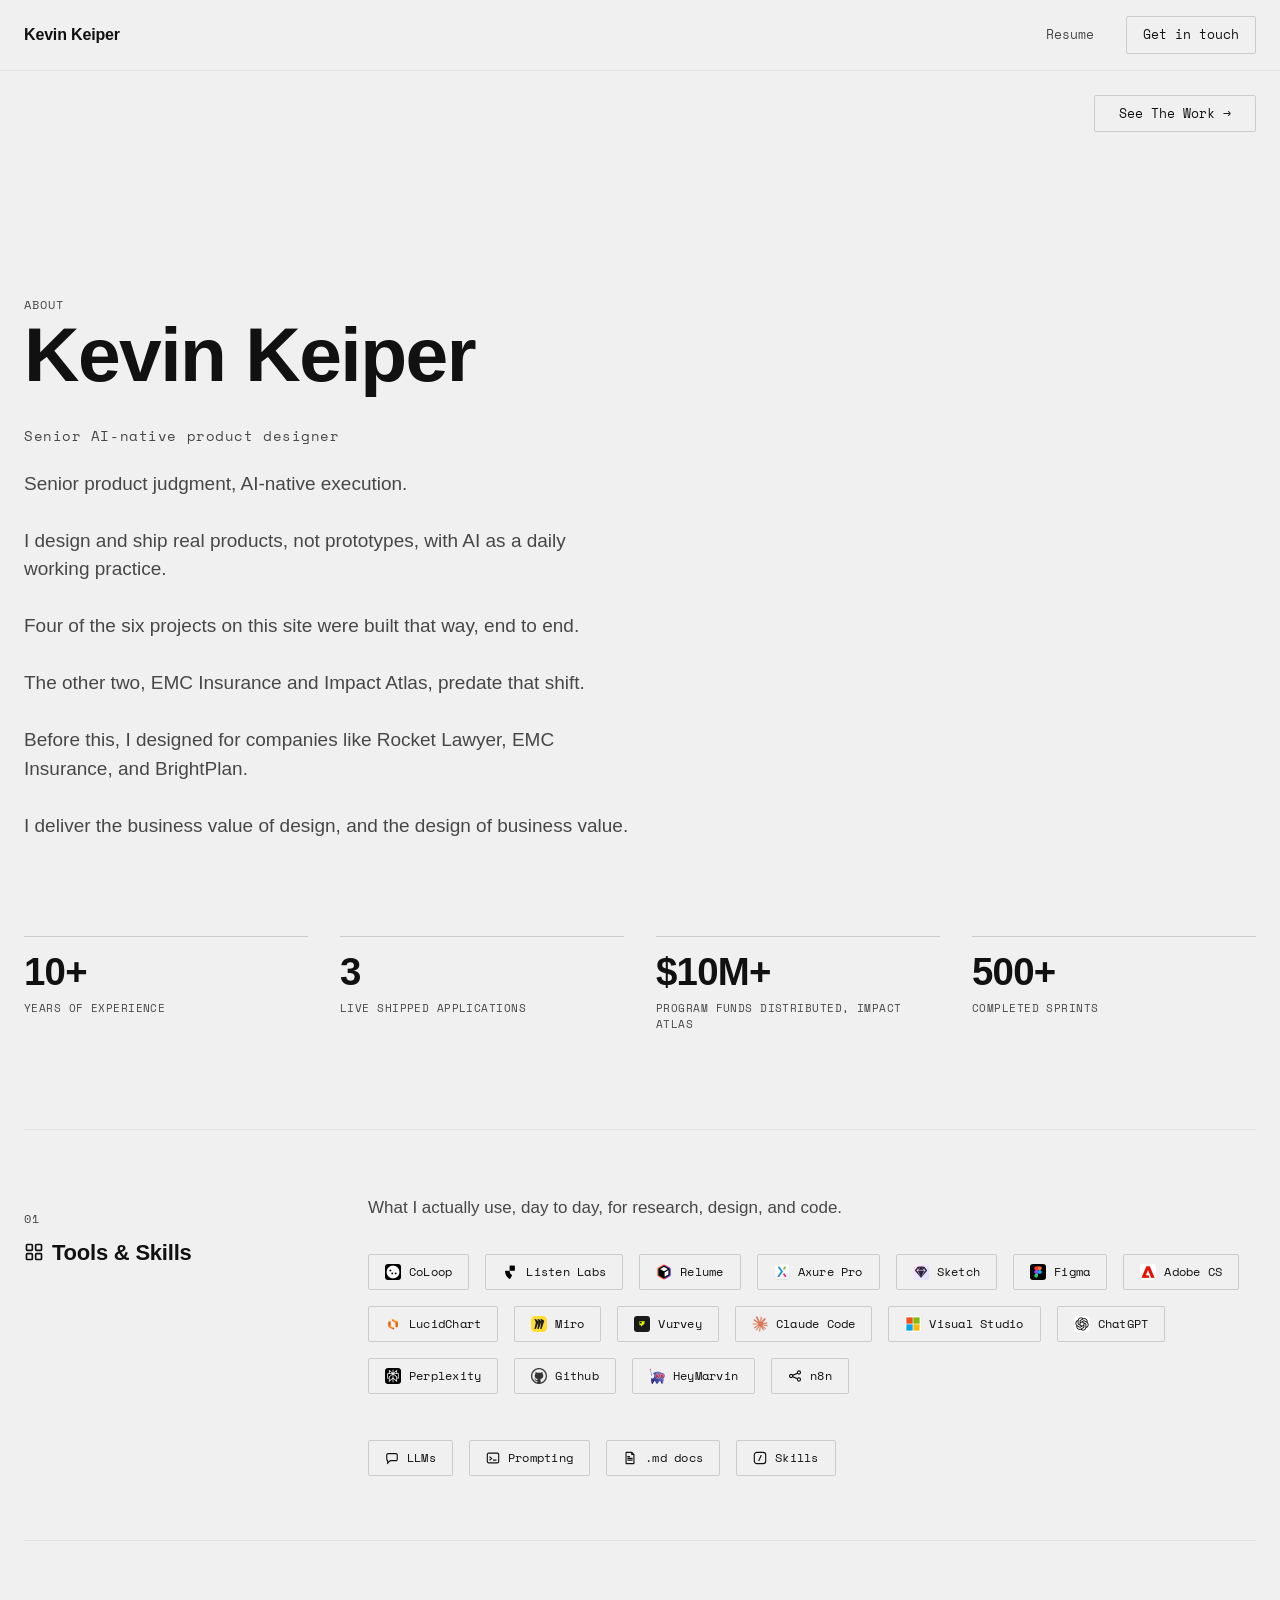
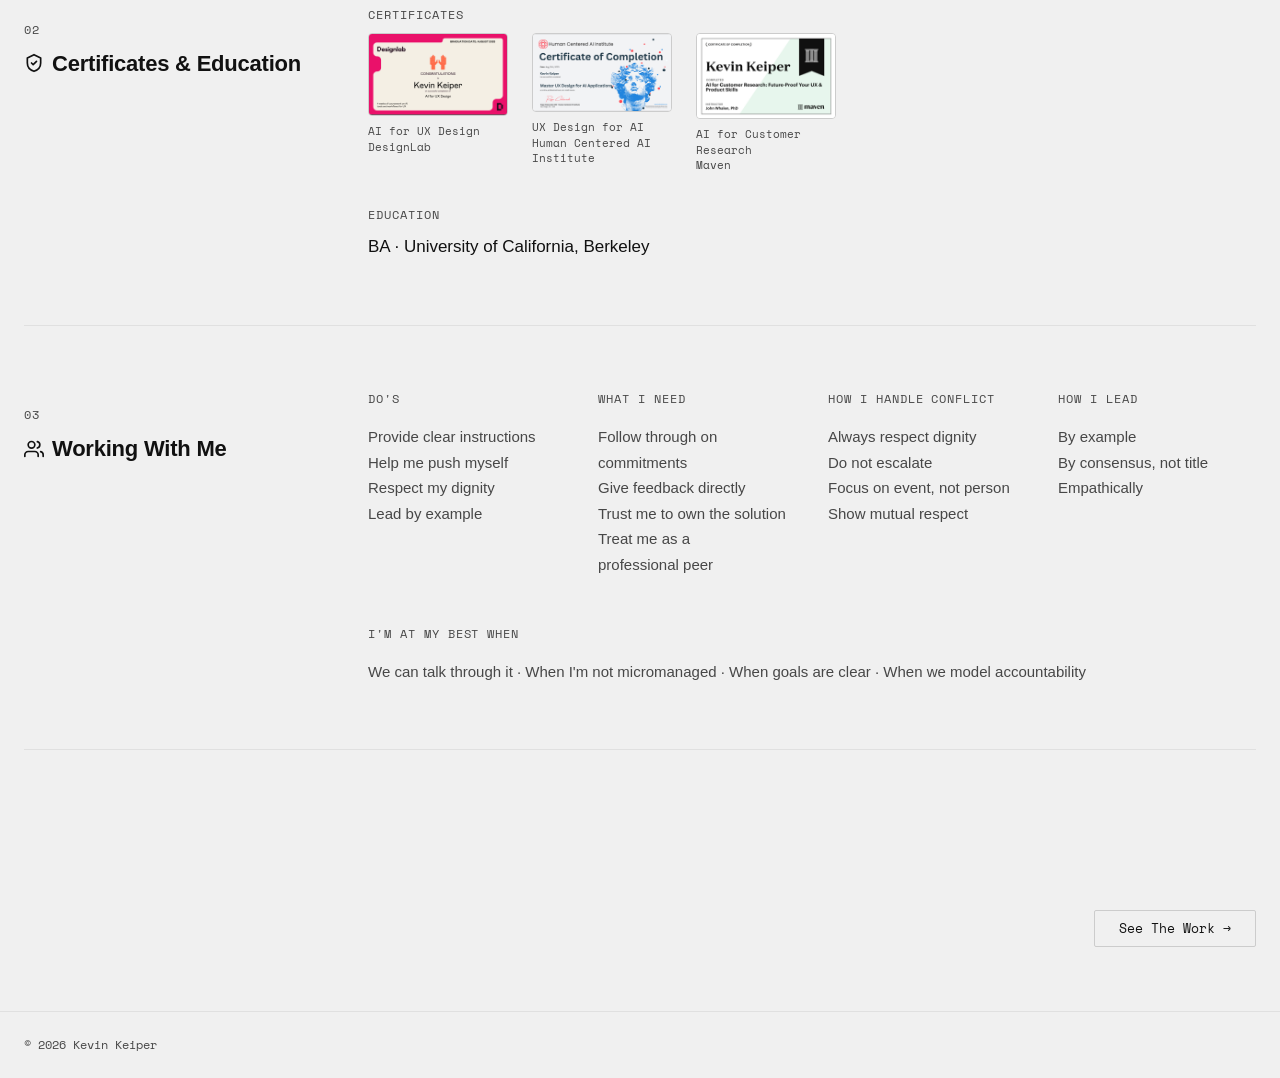
==== commit 52a9e333: "Duplicate homepage stat bar onto the About page, replacing its own 3-tile version" ====
--- a/work/about/index.html
+++ b/work/about/index.html
@@ -43,16 +43,20 @@
 
       <div class="stat-grid">
         <div class="stat-tile">
+          <div class="stat-tile__number">10+</div>
+          <div class="stat-tile__label">Years of experience</div>
+        </div>
+        <div class="stat-tile">
           <div class="stat-tile__number">3</div>
-          <div class="stat-tile__label">Apps in app stores</div>
+          <div class="stat-tile__label">Live shipped applications</div>
+        </div>
+        <div class="stat-tile">
+          <div class="stat-tile__number">$10M+</div>
+          <div class="stat-tile__label">Program funds distributed, Impact Atlas</div>
         </div>
         <div class="stat-tile">
           <div class="stat-tile__number">500+</div>
-          <div class="stat-tile__label">Sprints completed</div>
-        </div>
-        <div class="stat-tile">
-          <div class="stat-tile__number">$1MM</div>
-          <div class="stat-tile__label">Revenue generated</div>
+          <div class="stat-tile__label">Completed sprints</div>
         </div>
       </div>
 
